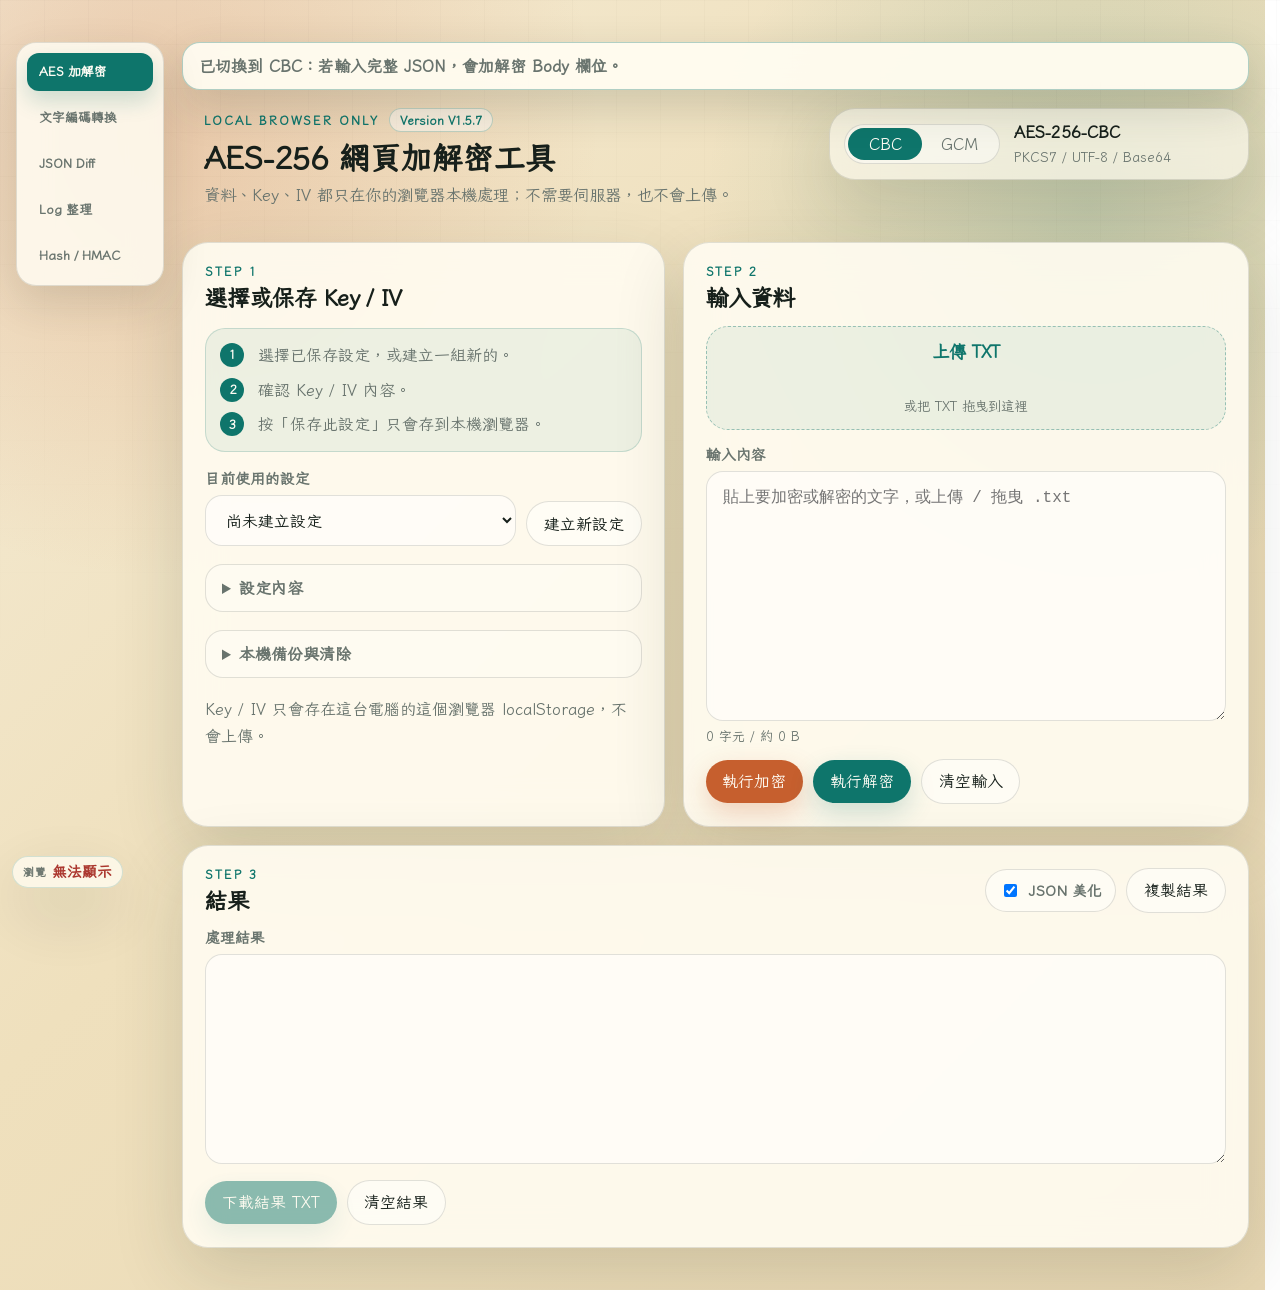
==== index.html @ 1776b776 "增加瀏覽人次" ====
﻿<!doctype html>
<html lang="zh-Hant">
<head>
  <meta charset="utf-8">
  <meta name="viewport" content="width=device-width, initial-scale=1">
  <title>AES-256 網頁加解密工具</title>
  <script async src="https://www.googletagmanager.com/gtag/js?id=G-1LMJ5FH62M"></script>
  <script>
    window.dataLayer = window.dataLayer || [];
    function gtag() { dataLayer.push(arguments); }
    gtag("js", new Date());
    gtag("config", "G-1LMJ5FH62M");
  </script>
  <link rel="stylesheet" href="style.css?v=1.5.7">
</head>
<body>
  <main class="shell">
    <div class="app-layout">
      <aside class="feature-menu" aria-label="功能選單">
        <button class="active" id="aesFeatureBtn" type="button" data-feature-target="aes" aria-current="page">
          AES 加解密
        </button>
        <button id="converterFeatureBtn" type="button" data-feature-target="converter">
          文字編碼轉換
        </button>
        <button id="jsonDiffFeatureBtn" type="button" data-feature-target="jsonDiff">
          JSON Diff
        </button>
        <button id="logRestoreFeatureBtn" type="button" data-feature-target="logRestore">
          Log 整理
        </button>
        <button id="hashFeatureBtn" type="button" data-feature-target="hash">
          Hash / HMAC
        </button>
      </aside>

      <div class="feature-stage">
        <div class="log status-log" id="messageLog" aria-live="polite">準備好了。選擇或新增一組 Key/IV 後即可開始。</div>

        <section class="feature-view active" id="aesView">
          <section class="hero">
            <div>
              <div class="hero-meta">
                <p class="eyebrow">Local browser only</p>
                <span class="version-badge" id="appVersion">Version V1.5.7</span>
              </div>
              <h1 class="feature-title">AES-256 網頁加解密工具</h1>
              <p class="lead">資料、Key、IV 都只在你的瀏覽器本機處理；不需要伺服器，也不會上傳。</p>
            </div>
            <div class="hero-card">
              <div class="cipher-toggle" role="group" aria-label="AES mode">
                <button class="active" id="cbcMode" type="button">CBC</button>
                <button id="gcmMode" type="button">GCM</button>
              </div>
              <strong id="cipherTitle">AES-256-CBC</strong>
              <small id="cipherSubtitle">PKCS7 / UTF-8 / Base64</small>
            </div>
          </section>

          <section class="notice" id="cryptoNotice" hidden>
            這個瀏覽器環境無法使用 Web Crypto API。請改用新版 Chrome / Edge，或以 localhost 開啟本工具。
          </section>

          <section class="grid">
            <article class="panel profile-panel">
              <div class="panel-head">
                <div>
                  <p class="eyebrow">Step 1</p>
                  <h2>選擇或保存 Key / IV</h2>
                </div>
              </div>

              <div class="mini-guide">
                <div><strong>1</strong><span>選擇已保存設定，或建立一組新的。</span></div>
                <div><strong>2</strong><span>確認 Key / IV 內容。</span></div>
                <div><strong>3</strong><span>按「保存此設定」只會存到本機瀏覽器。</span></div>
              </div>

              <div class="profile-picker">
                <label class="field">
                  <span>目前使用的設定</span>
                  <select id="profileSelect"></select>
                </label>
                <button class="ghost" id="newProfileBtn" type="button">建立新設定</button>
              </div>

              <details class="form-card" id="profileDetails">
                <summary class="section-title">設定內容</summary>

                <div class="form-fields">
                  <label class="field">
                    <span>設定名稱</span>
                    <input id="profileName" type="text" placeholder="例如：公司文件、個人備份、測試用">
                  </label>

                  <label class="field">
                    <span>Key</span>
                    <input id="keyInput" type="password" autocomplete="off" placeholder="UTF-8 32 bytes 或 Base64 解碼後 32 bytes">
                  </label>

                  <label class="field">
                    <span>IV</span>
                    <input id="ivInput" type="password" autocomplete="off" placeholder="UTF-8 16 bytes 或 Base64 解碼後 16 bytes">
                  </label>

                  <label class="checkline">
                    <input id="showSecrets" type="checkbox">
                    <span>顯示 Key / IV</span>
                  </label>

                  <div class="save-strip">
                    <button class="primary" id="saveProfileBtn" type="button">保存此設定到本機</button>
                    <button class="ghost" id="deleteProfileBtn" type="button">刪除目前設定</button>
                  </div>
                </div>
              </details>

              <details class="storage-tools">
                <summary>本機備份與清除</summary>
                <div class="storage-actions">
                  <button class="ghost" id="importProfilesBtn" type="button">匯入 profiles JSON</button>
                  <button class="ghost" id="exportProfilesBtn" type="button">匯出 profiles JSON</button>
                  <button class="ghost danger" id="clearAllBtn" type="button">清除本機保存</button>
                  <input id="profilesFile" type="file" accept=".json,application/json" hidden>
                </div>
              </details>

              <p class="hint">Key / IV 只會存在這台電腦的這個瀏覽器 localStorage，不會上傳。</p>
            </article>

            <article class="panel work-panel">
              <div class="panel-head">
                <div>
                  <p class="eyebrow">Step 2</p>
                  <h2>輸入資料</h2>
                </div>
              </div>

              <label class="dropzone" id="dropzone" for="textFile">
                <input id="textFile" type="file" accept=".txt,text/plain">
                <span>上傳 TXT</span>
                <small id="fileName">或把 TXT 拖曳到這裡</small>
              </label>

              <label class="field grow">
                <span id="inputLabel">輸入內容</span>
                <textarea id="inputText" spellcheck="false" placeholder="貼上要加密或解密的文字，或上傳 / 拖曳 .txt"></textarea>
                <small class="text-stats" id="inputStats">0 字元 / 約 0 KB</small>
              </label>

              <div class="run-row">
                <button class="primary" id="encryptBtn" type="button">執行加密</button>
                <button id="decryptBtn" type="button">執行解密</button>
                <button class="ghost" id="clearInputBtn" type="button">清空輸入</button>
              </div>
            </article>

            <article class="panel result-panel">
              <div class="panel-head">
                <div>
                  <p class="eyebrow">Step 3</p>
                  <h2>結果</h2>
                </div>
                <div class="result-tools">
                  <label class="checkline compact">
                    <input id="formatJsonOutput" type="checkbox" checked>
                    <span>JSON 美化</span>
                  </label>
                  <button class="ghost" id="copyBtn" type="button">複製結果</button>
                </div>
              </div>

              <label class="field grow">
                <span id="outputLabel">處理結果</span>
                <textarea id="outputText" spellcheck="false" readonly></textarea>
              </label>

              <div class="run-row">
                <button id="downloadBtn" type="button" disabled>下載結果 TXT</button>
                <button class="ghost" id="clearOutputBtn" type="button">清空結果</button>
              </div>
            </article>
          </section>
        </section>

        <aside class="visit-counter visit-counter-floating" aria-live="polite">
          <span class="visit-counter-label">瀏覽</span>
          <strong class="visit-counter-value" id="siteVisitCount">讀取中...</strong>
        </aside>

        <section class="toolbox feature-view" id="converterView" hidden aria-labelledby="toolboxTitle">
          <div class="toolbox-head">
            <div>
              <div class="hero-meta">
                <p class="eyebrow">Local browser only</p>
                <span class="version-badge">Version V1.5.7</span>
              </div>
              <h2 class="feature-title" id="toolboxTitle">文字編碼轉換</h2>
              <p class="lead">在本機瀏覽器即時轉換 UTF-8、Base64、Hex 內容；輸入資料不會離開你的電腦。</p>
            </div>
          </div>

          <article class="panel utility-panel">
            <div class="panel-head">
              <div>
                <p class="eyebrow">UTF-8 / Base64 / Hex</p>
              </div>
              <div class="result-tools">
                <button class="ghost" id="copyConverterBtn" type="button">複製目前欄位</button>
                <button class="ghost" id="clearConverterBtn" type="button">清空轉換</button>
              </div>
            </div>

            <div class="converter-grid">
              <label class="field converter-field">
                <span>UTF-8</span>
                <textarea id="utf8Text" spellcheck="false" placeholder="輸入一般文字"></textarea>
                <small class="text-stats" id="utf8Stats">0 字元 / 約 0 B</small>
              </label>

              <label class="field converter-field">
                <span>Base64</span>
                <textarea id="base64Text" spellcheck="false" placeholder="輸入或產生 Base64"></textarea>
                <small class="text-stats" id="base64Stats">0 字元</small>
              </label>

              <label class="field converter-field">
                <span>Hex</span>
                <textarea id="hexText" spellcheck="false" placeholder="輸入或產生 hex"></textarea>
                <small class="text-stats" id="hexStats">0 字元</small>
              </label>
            </div>
          </article>
        </section>

        <section class="toolbox feature-view" id="jsonDiffView" hidden aria-labelledby="jsonDiffTitle">
          <div class="toolbox-head">
            <div>
              <div class="hero-meta">
                <p class="eyebrow">Local browser only</p>
                <span class="version-badge">Version V1.5.7</span>
              </div>
              <h2 class="feature-title" id="jsonDiffTitle">JSON Diff 比對工具</h2>
              <p class="lead">在本機格式化、排序並比對兩份 JSON；差異結果只在你的瀏覽器中產生。</p>
            </div>
          </div>

          <article class="panel utility-panel">
            <div class="panel-head">
              <div>
                <p class="eyebrow">Normalize / Compare</p>
              </div>
              <div class="result-tools">
                <label class="checkline compact">
                  <input id="jsonDiffFormat" type="checkbox" checked>
                  <span>JSON 美化排序</span>
                </label>
                <button class="primary" id="runJsonDiffBtn" type="button">比對</button>
                <button class="ghost" id="copyJsonDiffBtn" type="button">複製完整差異</button>
                <button class="ghost" id="clearJsonDiffBtn" type="button">清空</button>
              </div>
            </div>

            <div class="json-diff-grid">
              <label class="field">
                <span>基準資料</span>
                <textarea id="jsonDiffLeftInput" spellcheck="false" placeholder="貼上左側 JSON"></textarea>
                <small class="text-stats" id="jsonDiffLeftStats">0 字元 / 約 0 B</small>
              </label>

              <label class="field">
                <span>比對資料</span>
                <textarea id="jsonDiffRightInput" spellcheck="false" placeholder="貼上右側 JSON"></textarea>
                <small class="text-stats" id="jsonDiffRightStats">0 字元 / 約 0 B</small>
              </label>
            </div>

            <div class="json-diff-grid">
              <label class="field">
                <span>左側格式化後 JSON</span>
                <textarea id="jsonDiffLeftOutput" spellcheck="false" readonly></textarea>
              </label>

              <label class="field">
                <span>右側格式化後 JSON</span>
                <textarea id="jsonDiffRightOutput" spellcheck="false" readonly></textarea>
              </label>
            </div>

            <section class="diff-summary" id="jsonDiffSummary" aria-live="polite">
              尚未比對。
            </section>

            <div class="diff-filter" id="jsonDiffFilter" role="group" aria-label="差異篩看顯示">
              <button class="active" type="button" data-diff-filter="all">顯示全部</button>
              <button type="button" data-diff-filter="field">只看欄位差異</button>
              <button type="button" data-diff-filter="value">只看欄位值差異</button>
              <button type="button" data-diff-filter="type">只看型別差異</button>
            </div>

            <div class="diff-list" id="jsonDiffList"></div>
          </article>
        </section>

        <section class="toolbox feature-view" id="logRestoreView" hidden aria-labelledby="logRestoreTitle">
          <div class="toolbox-head">
            <div>
              <div class="hero-meta">
                <p class="eyebrow">Local browser only</p>
                <span class="version-badge">Version V1.5.7</span>
              </div>
              <h2 class="feature-title" id="logRestoreTitle">Log 整理 / 還原工具</h2>
              <p class="lead">還原可辨識的 JSON、log 內嵌 JSON、Java / Spring log、escaped JSON、query string、key=value 與 headers；無法安全辨識時保留原文。</p>
            </div>
          </div>

          <article class="panel utility-panel">
            <div class="panel-head">
              <div>
                <p class="eyebrow">Restore / Format</p>
              </div>
              <div class="result-tools">
                <label class="checkline compact">
                  <input id="logRestoreSortKeys" type="checkbox" checked>
                  <span>JSON object key 排序</span>
                </label>
                <button class="primary" id="runLogRestoreBtn" type="button">整理 / 還原</button>
                <button class="ghost" id="copyLogRestoreBtn" type="button">複製整理結果</button>
                <button class="ghost" id="clearLogRestoreBtn" type="button">清空</button>
              </div>
            </div>

            <label class="field">
              <span>原始 Log / Body / 字串</span>
              <textarea id="logRestoreInput" spellcheck="false" placeholder="貼上整段 log、escaped JSON、query string、key=value 或 HTTP headers"></textarea>
              <small class="text-stats" id="logRestoreInputStats">0 字元 / 約 0 B</small>
            </label>

            <section class="diff-summary" id="logRestoreStatus" aria-live="polite">
              尚未整理。
            </section>

            <div class="log-restore-grid">
              <section class="log-result-block">
                <div class="section-title">整理後結果</div>
                <textarea id="logRestoreOutput" spellcheck="false" readonly>尚無結果。</textarea>
              </section>

              <section class="log-result-block">
                <div class="section-title">原始內容</div>
                <textarea id="logRestoreOriginal" spellcheck="false" readonly>尚無原始內容。</textarea>
              </section>
            </div>

            <div class="log-result-block" id="logRestoreDetailsBlock">
              <div>
                <div class="section-title">展開層級</div>
                <p class="section-hint">顯示內嵌 JSON 字串被展開的路徑；沒有內嵌資料時會提示沒有分層。</p>
              </div>
              <div class="log-restore-details" id="logRestoreDetails">
                <div class="log-detail-item muted">尚未整理，貼上資料後會顯示是否有可展開的 JSON 分層。</div>
              </div>
            </div>
          </article>
        </section>

        <section class="toolbox feature-view" id="hashView" hidden aria-labelledby="hashTitle">
          <div class="toolbox-head">
            <div>
              <div class="hero-meta">
                <p class="eyebrow">Local browser only</p>
                <span class="version-badge">Version V1.5.7</span>
              </div>
              <h2 class="feature-title" id="hashTitle">Hash / HMAC 計算工具</h2>
              <p class="lead">使用瀏覽器 Web Crypto 計算 Hash 或 HMAC；原文與 Key 都只在本機處理。</p>
            </div>
          </div>

          <article class="panel utility-panel">
            <div class="panel-head">
              <div>
                <p class="eyebrow">UTF-8 / Web Crypto</p>
              </div>
              <div class="result-tools">
                <button class="primary" id="runHashBtn" type="button">計算</button>
                <button class="ghost" id="verifyHashBtn" type="button">驗證</button>
                <button class="ghost" id="copyHashBtn" type="button">複製結果</button>
                <button class="ghost" id="clearHashBtn" type="button">清空</button>
              </div>
            </div>

            <div class="hash-grid">
              <label class="field">
                <span>演算法</span>
                <select id="hashAlgorithm">
                  <option value="SHA-256">SHA-256</option>
                  <option value="SHA-512">SHA-512</option>
                  <option value="HMAC-SHA256">HMAC-SHA256</option>
                  <option value="HMAC-SHA512">HMAC-SHA512</option>
                </select>
              </label>

              <label class="field" id="hmacKeyField" hidden>
                <span>Key</span>
                <input id="hmacKeyInput" type="password" autocomplete="off" placeholder="HMAC key，以 UTF-8 處理">
              </label>
            </div>

            <label class="field">
              <span>原文</span>
              <textarea id="hashInputText" spellcheck="false" placeholder="貼上要計算摘要或簽章的文字"></textarea>
              <small class="text-stats" id="hashInputStats">0 字元 / 約 0 B</small>
            </label>

            <div class="converter-grid">
              <label class="field converter-field">
                <span>Hex</span>
                <textarea id="hashHexOutput" spellcheck="false" readonly></textarea>
              </label>

              <label class="field converter-field">
                <span>Base64</span>
                <textarea id="hashBase64Output" spellcheck="false" readonly></textarea>
              </label>

              <label class="field converter-field">
                <span>預期簽章</span>
                <textarea id="hashExpectedInput" spellcheck="false" placeholder="貼上 Hex 或 Base64 預期值"></textarea>
              </label>
            </div>

            <div class="hash-grid">
              <label class="field">
                <span>驗證格式</span>
                <select id="hashVerifyFormat">
                  <option value="hex">用 Hex 驗證</option>
                  <option value="base64">用 Base64 驗證</option>
                </select>
              </label>

              <section class="diff-summary" id="hashVerifyResult" aria-live="polite">
                尚未驗證。
              </section>
            </div>
          </article>
        </section>
      </div>
    </div>
  </main>

  <script src="shared-utils.js?v=1.5.7"></script>
  <script src="app.js?v=1.5.7"></script>
</body>
</html>
---- style.css ----
﻿@import url("https://fonts.googleapis.com/css2?family=Iansui&display=swap");

:root {
  --ink: #17201b;
  --muted: #69746e;
  --paper: #f6f0df;
  --card: rgba(255, 252, 241, 0.9);
  --line: rgba(23, 32, 27, 0.13);
  --accent: #c65f2e;
  --accent-2: #0e756b;
  --danger: #a83028;
  --shadow: 0 24px 70px rgba(40, 48, 34, 0.16);
  --radius: 26px;
  --feature-menu-width: 148px;
  --feature-title-inset: 22px;
  --feature-head-min-height: 118px;
  --font-zh: "Iansui", "芫荽", "Noto Serif TC", "Source Han Serif TC", Georgia, serif;
  --font-ui: "Iansui", "芫荽", "Segoe UI", sans-serif;
}

* { box-sizing: border-box; }

html {
  scrollbar-gutter: stable;
}

body {
  margin: 0;
  min-height: 100vh;
  overflow-y: scroll;
  color: var(--ink);
  font-family: var(--font-zh);
  background:
    radial-gradient(circle at 12% 10%, rgba(198, 95, 46, 0.24), transparent 28rem),
    radial-gradient(circle at 86% 16%, rgba(14, 117, 107, 0.18), transparent 24rem),
    linear-gradient(135deg, #f5ecd6 0%, #efe0bd 42%, #e8d7b3 100%);
}

body::before {
  content: "";
  position: fixed;
  inset: 0;
  pointer-events: none;
  opacity: 0.26;
  background-image: linear-gradient(90deg, rgba(23, 32, 27, 0.07) 1px, transparent 1px), linear-gradient(rgba(23, 32, 27, 0.06) 1px, transparent 1px);
  background-size: 44px 44px;
  mask-image: linear-gradient(to bottom, #000, transparent 88%);
}

button, input, textarea, select {
  font: inherit;
}

button {
  border: 0;
  border-radius: 999px;
  padding: 0.78rem 1.05rem;
  color: #fffdf5;
  background: var(--accent-2);
  cursor: pointer;
  box-shadow: 0 10px 26px rgba(14, 117, 107, 0.2);
  transition: transform 160ms ease, box-shadow 160ms ease, opacity 160ms ease;
}

button:hover { transform: translateY(-1px); box-shadow: 0 14px 32px rgba(14, 117, 107, 0.25); }
button:disabled { cursor: not-allowed; opacity: 0.48; transform: none; }
button.primary { background: var(--accent); box-shadow: 0 10px 26px rgba(198, 95, 46, 0.25); }
button.ghost { color: var(--ink); background: rgba(255, 255, 255, 0.45); border: 1px solid var(--line); box-shadow: none; }
button.danger { color: var(--danger); }

.shell {
  width: min(1360px, calc(100% - 32px));
  margin: 0 auto;
  padding: 42px 0;
}

.app-layout {
  display: grid;
  grid-template-columns: var(--feature-menu-width) minmax(0, 1fr);
  gap: 18px;
  align-items: start;
}

.feature-stage {
  min-width: 0;
}

.feature-menu {
  position: sticky;
  top: 12px;
  z-index: 30;
  display: grid;
  justify-self: start;
  inline-size: var(--feature-menu-width);
  min-inline-size: var(--feature-menu-width);
  max-inline-size: var(--feature-menu-width);
  gap: 8px;
  padding: 10px;
  overflow: hidden;
  border: 1px solid var(--line);
  border-radius: 20px;
  background: rgba(255, 252, 241, 0.86);
  box-shadow: 0 16px 44px rgba(40, 48, 34, 0.14);
  backdrop-filter: blur(16px);
}

.feature-menu button {
  inline-size: 100%;
  min-inline-size: 0;
  max-inline-size: 100%;
  min-height: 38px;
  padding: 0.56rem 0.68rem;
  color: var(--muted);
  background: transparent;
  border: 1px solid transparent;
  border-radius: 12px;
  box-shadow: none;
  font-family: var(--font-ui);
  font-size: 0.8rem;
  font-weight: 800;
  line-height: 1.25;
  overflow-wrap: anywhere;
  text-align: left;
}

.feature-menu button:hover {
  color: var(--ink);
  background: rgba(255, 255, 255, 0.44);
  box-shadow: none;
}

.feature-menu button.active {
  color: #fffdf5;
  background: var(--accent-2);
  box-shadow: 0 10px 22px rgba(14, 117, 107, 0.2);
}

.feature-view[hidden] {
  display: none;
}

.hero {
  display: grid;
  grid-template-columns: minmax(0, 1fr) 420px;
  gap: 24px;
  align-items: start;
  min-height: var(--feature-head-min-height);
  padding-left: var(--feature-title-inset);
  margin-bottom: 16px;
}

.eyebrow {
  margin: 0 0 8px;
  color: var(--accent-2);
  font-family: var(--font-ui);
  font-size: 0.76rem;
  font-weight: 800;
  letter-spacing: 0.16em;
  text-transform: uppercase;
}

.hero-meta {
  display: flex;
  gap: 10px;
  align-items: center;
  flex-wrap: wrap;
  margin: 0 0 8px;
}

.hero-meta .eyebrow {
  margin: 0;
}

.version-badge {
  display: inline-flex;
  align-items: center;
  min-height: 24px;
  padding: 0.18rem 0.62rem;
  border: 1px solid rgba(14, 117, 107, 0.24);
  border-radius: 999px;
  color: var(--accent-2);
  background: rgba(255, 255, 255, 0.48);
  font-family: var(--font-ui);
  font-size: 0.75rem;
  font-weight: 800;
}

h1, h2 { margin: 0; line-height: 1.05; }
h1 { font-size: clamp(2rem, 5.2vw, 4.35rem); letter-spacing: -0.055em; line-height: 1.12; }
h2 { font-size: 1.42rem; letter-spacing: -0.03em; }
.feature-title {
  font-size: clamp(1.72rem, 2.4vw, 2.3rem);
  letter-spacing: 0;
  line-height: 1.16;
}
.lead { max-width: 650px; margin: 10px 0 0; color: var(--muted); font-size: 1.02rem; }

.visit-counter {
  display: inline-flex;
  align-items: center;
  gap: 6px;
  padding: 7px 10px;
  border: 1px solid rgba(14, 117, 107, 0.18);
  border-radius: 999px;
  background: rgba(255, 252, 241, 0.82);
  box-shadow: var(--shadow);
}

.visit-counter-label {
  color: var(--muted);
  font-family: var(--font-ui);
  font-size: 0.68rem;
  font-weight: 800;
  letter-spacing: 0.05em;
}

.visit-counter-value {
  font-size: clamp(0.92rem, 1.1vw, 1.02rem);
  line-height: 1.1;
}

.visit-counter.is-error .visit-counter-value {
  color: #a83028;
}

.visit-counter-floating {
  position: fixed;
  left: 12px;
  bottom: 12px;
  z-index: 30;
  width: auto;
  max-width: calc(100vw - 24px);
  backdrop-filter: blur(18px);
  opacity: 0.96;
}

.hero-card {
  display: grid;
  grid-template-columns: 156px minmax(0, 1fr);
  grid-template-areas:
    "toggle title"
    "toggle subtitle";
  column-gap: 14px;
  align-items: center;
  width: 420px;
  min-width: 420px;
  min-height: 72px;
  padding: 12px 14px;
  border: 1px solid var(--line);
  border-radius: var(--radius);
  background: rgba(255, 252, 241, 0.64);
  backdrop-filter: blur(18px);
  box-shadow: var(--shadow);
}
.hero-card strong, .hero-card small {
  display: block;
  width: 100%;
  white-space: nowrap;
}
.hero-card strong {
  grid-area: title;
  min-height: 1.24em;
}
.hero-card small {
  grid-area: subtitle;
  min-height: 1.24em;
  color: var(--muted);
  margin-top: 2px;
}
.status-dot { display: inline-block; width: 10px; height: 10px; margin-right: 8px; border-radius: 50%; background: #3ba66f; box-shadow: 0 0 0 7px rgba(59, 166, 111, 0.15); }
.cipher-toggle {
  grid-area: toggle;
  display: flex;
  width: 156px;
  margin: 0;
  padding: 3px;
  border: 1px solid var(--line);
  border-radius: 999px;
  background: rgba(255, 255, 255, 0.44);
}
.cipher-toggle button {
  flex: 1 0 0;
  min-width: 0;
  padding: 0.42rem 0.68rem;
  color: var(--muted);
  background: transparent;
  box-shadow: none;
}
.cipher-toggle button.active {
  color: #fffdf5;
  background: var(--accent-2);
}

.notice, .log {
  border: 1px solid rgba(168, 48, 40, 0.24);
  border-radius: 18px;
  padding: 14px 16px;
  background: rgba(255, 239, 224, 0.78);
  color: var(--danger);
}

.grid {
  display: grid;
  grid-template-columns: 0.92fr 1.08fr;
  gap: 18px;
}

.panel {
  display: flex;
  flex-direction: column;
  gap: 16px;
  min-height: 320px;
  padding: 22px;
  border: 1px solid var(--line);
  border-radius: var(--radius);
  background: var(--card);
  box-shadow: var(--shadow);
  backdrop-filter: blur(20px);
}

.result-panel { grid-column: 1 / -1; min-height: 290px; }
.panel-head, .run-row, .profile-actions, .import-export {
  display: flex;
  gap: 10px;
  align-items: center;
  justify-content: space-between;
  flex-wrap: wrap;
}
.profile-actions, .import-export, .run-row { justify-content: flex-start; }

.field {
  display: flex;
  flex-direction: column;
  gap: 8px;
}
.field span, .checkline { color: var(--muted); font-family: var(--font-ui); font-size: 0.92rem; font-weight: 700; }

input[type="text"], input[type="password"], select, textarea {
  width: 100%;
  border: 1px solid var(--line);
  border-radius: 17px;
  padding: 0.9rem 1rem;
  color: var(--ink);
  background: rgba(255, 255, 255, 0.55);
  outline: none;
}

textarea {
  min-height: 250px;
  resize: vertical;
  font-family: Consolas, "Cascadia Mono", monospace;
  line-height: 1.55;
}

.result-panel textarea { min-height: 210px; }
.grow { flex: 1; }

.checkline { display: flex; align-items: center; gap: 8px; }
.hint { margin: 0; color: var(--muted); line-height: 1.7; }

.dropzone {
  display: grid;
  place-items: center;
  gap: 6px;
  min-height: 104px;
  border: 1.5px dashed rgba(14, 117, 107, 0.38);
  border-radius: 22px;
  background: rgba(14, 117, 107, 0.07);
  cursor: pointer;
}
.dropzone input { display: none; }
.dropzone span { color: var(--accent-2); font-weight: 900; font-size: 1.08rem; }
.dropzone small { color: var(--muted); }
.dropzone.drag-over { border-color: var(--accent); background: rgba(198, 95, 46, 0.11); transform: translateY(-1px); }
.text-stats { color: var(--muted); font-family: var(--font-ui); font-size: 0.82rem; }
.text-stats.warn { color: var(--danger); font-weight: 800; }

.log { color: var(--muted); border-color: var(--line); background: rgba(255,255,255,0.42); }

.status-log {
  position: sticky;
  top: 12px;
  z-index: 20;
  margin: 0 0 18px;
  border-color: rgba(14, 117, 107, 0.32);
  background: rgba(255, 252, 241, 0.94);
  box-shadow: 0 16px 44px rgba(40, 48, 34, 0.18);
  backdrop-filter: blur(16px);
  font-family: var(--font-ui);
  font-weight: 700;
}

@keyframes rise {
  from { opacity: 0; transform: translateY(14px); }
  to { opacity: 1; transform: translateY(0); }
}

@media (max-width: 860px) {
  .shell { width: min(100% - 22px, 1180px); padding: 24px 0; }
  :root { --feature-title-inset: 18px; }
  .app-layout { grid-template-columns: 1fr; }
  .feature-menu {
    justify-self: stretch;
    inline-size: 100%;
    min-inline-size: 0;
    max-inline-size: 100%;
    grid-template-columns: repeat(4, minmax(0, 1fr));
    top: 8px;
  }
  .feature-menu button {
    text-align: center;
  }
  .hero, .grid { grid-template-columns: 1fr; }
  .hero-card { width: 100%; min-width: 0; }
  .panel { padding: 18px; }
  h1 { letter-spacing: -0.05em; }
}

.profile-panel {
  gap: 18px;
}

.mini-guide {
  display: grid;
  gap: 10px;
  padding: 14px;
  border: 1px solid rgba(14, 117, 107, 0.18);
  border-radius: 20px;
  background: rgba(14, 117, 107, 0.07);
}

.mini-guide div {
  display: grid;
  grid-template-columns: 28px 1fr;
  gap: 10px;
  align-items: start;
  color: var(--muted);
  line-height: 1.55;
}

.mini-guide strong {
  display: inline-grid;
  place-items: center;
  width: 24px;
  height: 24px;
  border-radius: 50%;
  color: #fffdf5;
  background: var(--accent-2);
  font-family: var(--font-ui);
  font-size: 0.78rem;
}

.profile-picker {
  display: grid;
  grid-template-columns: 1fr auto;
  gap: 10px;
  align-items: end;
}

.form-card {
  border: 1px solid var(--line);
  border-radius: 18px;
  background: rgba(255, 255, 255, 0.28);
}

.section-title {
  cursor: pointer;
  padding: 14px 16px;
  margin: 0;
  color: var(--muted);
  font-family: var(--font-ui);
  font-size: 1rem;
  font-weight: 800;
}

.form-fields {
  display: grid;
  gap: 14px;
  padding: 0 16px 16px;
}

.save-strip, .storage-actions {
  display: flex;
  gap: 10px;
  flex-wrap: wrap;
  align-items: center;
}

.save-strip .primary {
  flex: 1 1 220px;
}

.storage-tools {
  border: 1px solid var(--line);
  border-radius: 18px;
  background: rgba(255, 255, 255, 0.28);
}

.storage-tools summary {
  cursor: pointer;
  padding: 14px 16px;
  color: var(--muted);
  font-family: var(--font-ui);
  font-weight: 800;
}

.storage-actions {
  padding: 0 14px 14px;
}

@media (max-width: 620px) {
  .profile-picker {
    grid-template-columns: 1fr;
  }

  .profile-picker button,
  .save-strip button,
  .storage-actions button {
    width: 100%;
  }
}




.result-tools {
  display: flex;
  gap: 10px;
  align-items: center;
  flex-wrap: wrap;
  justify-content: flex-end;
}

.checkline.compact {
  padding: 0.68rem 0.85rem;
  border: 1px solid var(--line);
  border-radius: 999px;
  background: rgba(255, 255, 255, 0.42);
}

.toolbox {
  margin-top: 22px;
}

.feature-view.toolbox {
  margin-top: 0;
}

.toolbox-head {
  display: flex;
  gap: 14px;
  align-items: start;
  justify-content: space-between;
  min-height: var(--feature-head-min-height);
  padding-left: var(--feature-title-inset);
  margin: 0 0 16px;
}

.tool-tabs {
  display: flex;
  gap: 6px;
  padding: 4px;
  border: 1px solid var(--line);
  border-radius: 999px;
  background: rgba(255, 255, 255, 0.38);
}

.tool-tabs button {
  padding: 0.55rem 0.9rem;
  color: var(--muted);
  background: transparent;
  box-shadow: none;
}

.tool-tabs button.active {
  color: #fffdf5;
  background: var(--accent-2);
}

.utility-panel {
  min-height: 0;
}

.converter-grid {
  display: grid;
  grid-template-columns: repeat(3, minmax(0, 1fr));
  gap: 14px;
}

.converter-field textarea {
  min-height: 190px;
}

.json-diff-grid {
  display: grid;
  grid-template-columns: repeat(2, minmax(0, 1fr));
  gap: 14px;
}

.json-diff-grid textarea {
  min-height: 230px;
}

#logRestoreInput {
  min-height: 230px;
}

.log-restore-grid {
  display: grid;
  grid-template-columns: minmax(0, 1.25fr) minmax(0, 0.85fr);
  gap: 14px;
}

.log-result-block {
  display: grid;
  gap: 10px;
  min-width: 0;
}

.section-hint {
  margin: 4px 0 0;
  color: var(--muted);
  font-size: 0.92rem;
  line-height: 1.55;
}

.log-result-block textarea {
  min-height: 230px;
  font-family: Consolas, "Cascadia Mono", monospace;
  resize: vertical;
}

.log-restore-details {
  display: grid;
  gap: 8px;
}

.log-detail-item {
  display: flex;
  gap: 10px;
  align-items: center;
  flex-wrap: wrap;
  padding: 10px 12px;
  border: 1px solid var(--line);
  border-radius: 14px;
  background: rgba(255, 255, 255, 0.34);
}

.log-detail-item.muted {
  color: var(--muted);
}

.log-detail-item code {
  padding: 0.24rem 0.45rem;
  border: 1px solid var(--line);
  border-radius: 10px;
  background: rgba(255, 255, 255, 0.5);
  overflow-wrap: anywhere;
}

.diff-summary {
  display: flex;
  gap: 10px;
  align-items: center;
  flex-wrap: wrap;
  min-height: 52px;
  padding: 14px 16px;
  border: 1px solid rgba(14, 117, 107, 0.22);
  border-radius: 18px;
  color: var(--ink);
  background: rgba(14, 117, 107, 0.07);
  font-family: var(--font-ui);
  font-weight: 800;
  white-space: pre-wrap;
}

.diff-summary span {
  padding: 0.34rem 0.58rem;
  border: 1px solid rgba(23, 32, 27, 0.1);
  border-radius: 999px;
  background: rgba(255, 255, 255, 0.46);
}

.diff-summary.match {
  border-color: rgba(14, 117, 107, 0.34);
  color: var(--accent-2);
}

.diff-summary.mismatch {
  border-color: rgba(168, 48, 40, 0.3);
  color: var(--danger);
  background: rgba(255, 239, 224, 0.78);
}

.diff-filter {
  display: flex;
  gap: 6px;
  width: fit-content;
  max-width: 100%;
  padding: 4px;
  border: 1px solid var(--line);
  border-radius: 999px;
  background: rgba(255, 255, 255, 0.38);
  flex-wrap: wrap;
}

.diff-filter button {
  padding: 0.55rem 0.9rem;
  color: var(--muted);
  background: transparent;
  box-shadow: none;
}

.diff-filter button.active {
  color: #fffdf5;
  background: var(--accent-2);
}

.diff-list {
  display: grid;
  gap: 12px;
}

.diff-empty {
  margin: 0;
  padding: 14px 16px;
  border: 1px solid var(--line);
  border-radius: 18px;
  color: var(--muted);
  background: rgba(255, 255, 255, 0.34);
  font-family: var(--font-ui);
  font-weight: 800;
}

.diff-item {
  display: grid;
  gap: 12px;
  padding: 14px;
  border: 1px solid var(--line);
  border-radius: 18px;
  background: rgba(255, 255, 255, 0.34);
}

.diff-item-meta {
  display: flex;
  gap: 10px;
  align-items: center;
  justify-content: space-between;
  flex-wrap: wrap;
}

.diff-item-meta strong {
  color: var(--accent-2);
  font-family: var(--font-ui);
}

.diff-item-meta code {
  max-width: 100%;
  padding: 0.28rem 0.48rem;
  border: 1px solid var(--line);
  border-radius: 10px;
  color: var(--ink);
  background: rgba(255, 255, 255, 0.5);
  overflow-wrap: anywhere;
}

.diff-values {
  display: grid;
  grid-template-columns: repeat(2, minmax(0, 1fr));
  gap: 10px;
}

.diff-values pre {
  min-height: 70px;
  max-height: 230px;
  margin: 0;
  overflow: auto;
  padding: 12px;
  border: 1px solid var(--line);
  border-radius: 14px;
  background: rgba(255, 255, 255, 0.48);
  font-family: Consolas, "Cascadia Mono", monospace;
  line-height: 1.45;
  white-space: pre-wrap;
  overflow-wrap: anywhere;
}

.hash-grid {
  display: grid;
  grid-template-columns: repeat(2, minmax(0, 1fr));
  gap: 14px;
  align-items: end;
}

@media (max-width: 620px) {
  .result-tools {
    width: 100%;
    justify-content: flex-start;
  }

  .toolbox-head {
    align-items: stretch;
    flex-direction: column;
  }

  .tool-tabs,
  .tool-tabs button,
  .diff-filter,
  .diff-filter button {
    width: 100%;
  }
}

@media (max-width: 920px) {
  .converter-grid,
  .json-diff-grid,
  .log-restore-grid,
  .diff-values,
  .hash-grid {
    grid-template-columns: 1fr;
  }
}
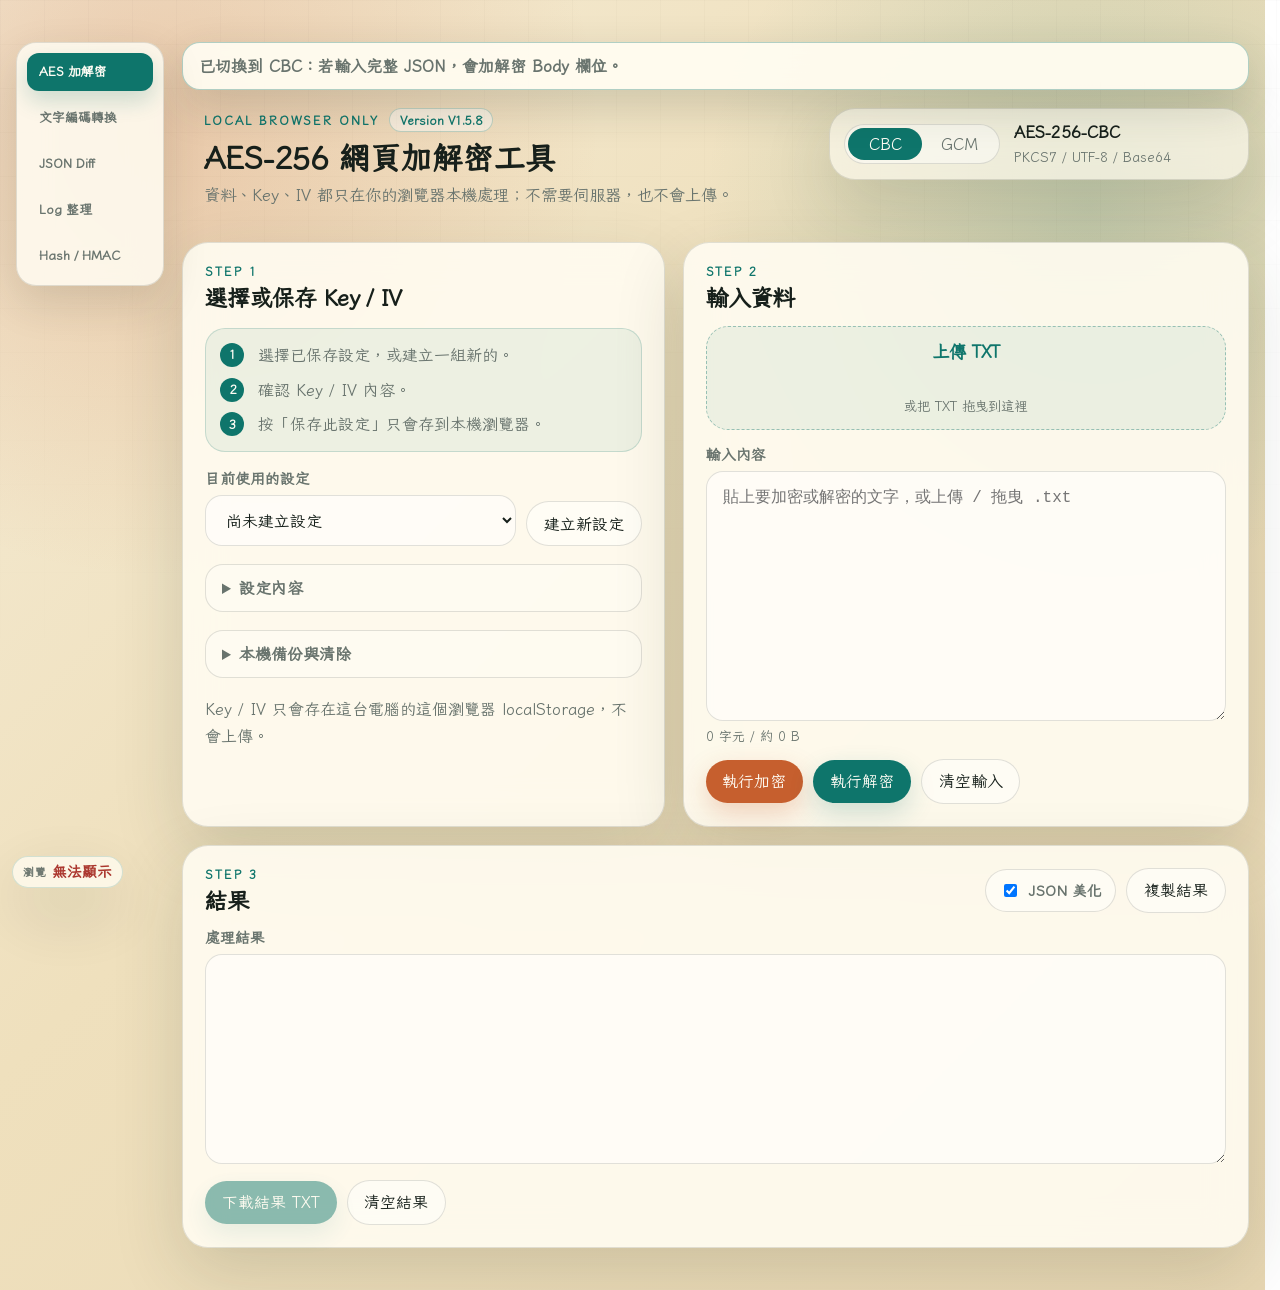
==== commit e57b529c: "補上版號" ====
--- a/index.html
+++ b/index.html
@@ -11,7 +11,7 @@
     gtag("js", new Date());
     gtag("config", "G-1LMJ5FH62M");
   </script>
-  <link rel="stylesheet" href="style.css?v=1.5.7">
+  <link rel="stylesheet" href="style.css?v=1.5.8">
 </head>
 <body>
   <main class="shell">
@@ -42,7 +42,7 @@
             <div>
               <div class="hero-meta">
                 <p class="eyebrow">Local browser only</p>
-                <span class="version-badge" id="appVersion">Version V1.5.7</span>
+                <span class="version-badge" id="appVersion">Version V1.5.8</span>
               </div>
               <h1 class="feature-title">AES-256 網頁加解密工具</h1>
               <p class="lead">資料、Key、IV 都只在你的瀏覽器本機處理；不需要伺服器，也不會上傳。</p>
@@ -193,7 +193,7 @@
             <div>
               <div class="hero-meta">
                 <p class="eyebrow">Local browser only</p>
-                <span class="version-badge">Version V1.5.7</span>
+                <span class="version-badge">Version V1.5.8</span>
               </div>
               <h2 class="feature-title" id="toolboxTitle">文字編碼轉換</h2>
               <p class="lead">在本機瀏覽器即時轉換 UTF-8、Base64、Hex 內容；輸入資料不會離開你的電腦。</p>
@@ -238,7 +238,7 @@
             <div>
               <div class="hero-meta">
                 <p class="eyebrow">Local browser only</p>
-                <span class="version-badge">Version V1.5.7</span>
+                <span class="version-badge">Version V1.5.8</span>
               </div>
               <h2 class="feature-title" id="jsonDiffTitle">JSON Diff 比對工具</h2>
               <p class="lead">在本機格式化、排序並比對兩份 JSON；差異結果只在你的瀏覽器中產生。</p>
@@ -307,7 +307,7 @@
             <div>
               <div class="hero-meta">
                 <p class="eyebrow">Local browser only</p>
-                <span class="version-badge">Version V1.5.7</span>
+                <span class="version-badge">Version V1.5.8</span>
               </div>
               <h2 class="feature-title" id="logRestoreTitle">Log 整理 / 還原工具</h2>
               <p class="lead">還原可辨識的 JSON、log 內嵌 JSON、Java / Spring log、escaped JSON、query string、key=value 與 headers；無法安全辨識時保留原文。</p>
@@ -369,7 +369,7 @@
             <div>
               <div class="hero-meta">
                 <p class="eyebrow">Local browser only</p>
-                <span class="version-badge">Version V1.5.7</span>
+                <span class="version-badge">Version V1.5.8</span>
               </div>
               <h2 class="feature-title" id="hashTitle">Hash / HMAC 計算工具</h2>
               <p class="lead">使用瀏覽器 Web Crypto 計算 Hash 或 HMAC；原文與 Key 都只在本機處理。</p>
@@ -448,8 +448,8 @@
     </div>
   </main>
 
-  <script src="shared-utils.js?v=1.5.7"></script>
-  <script src="app.js?v=1.5.7"></script>
+  <script src="shared-utils.js?v=1.5.8"></script>
+  <script src="app.js?v=1.5.8"></script>
 </body>
 </html>
 
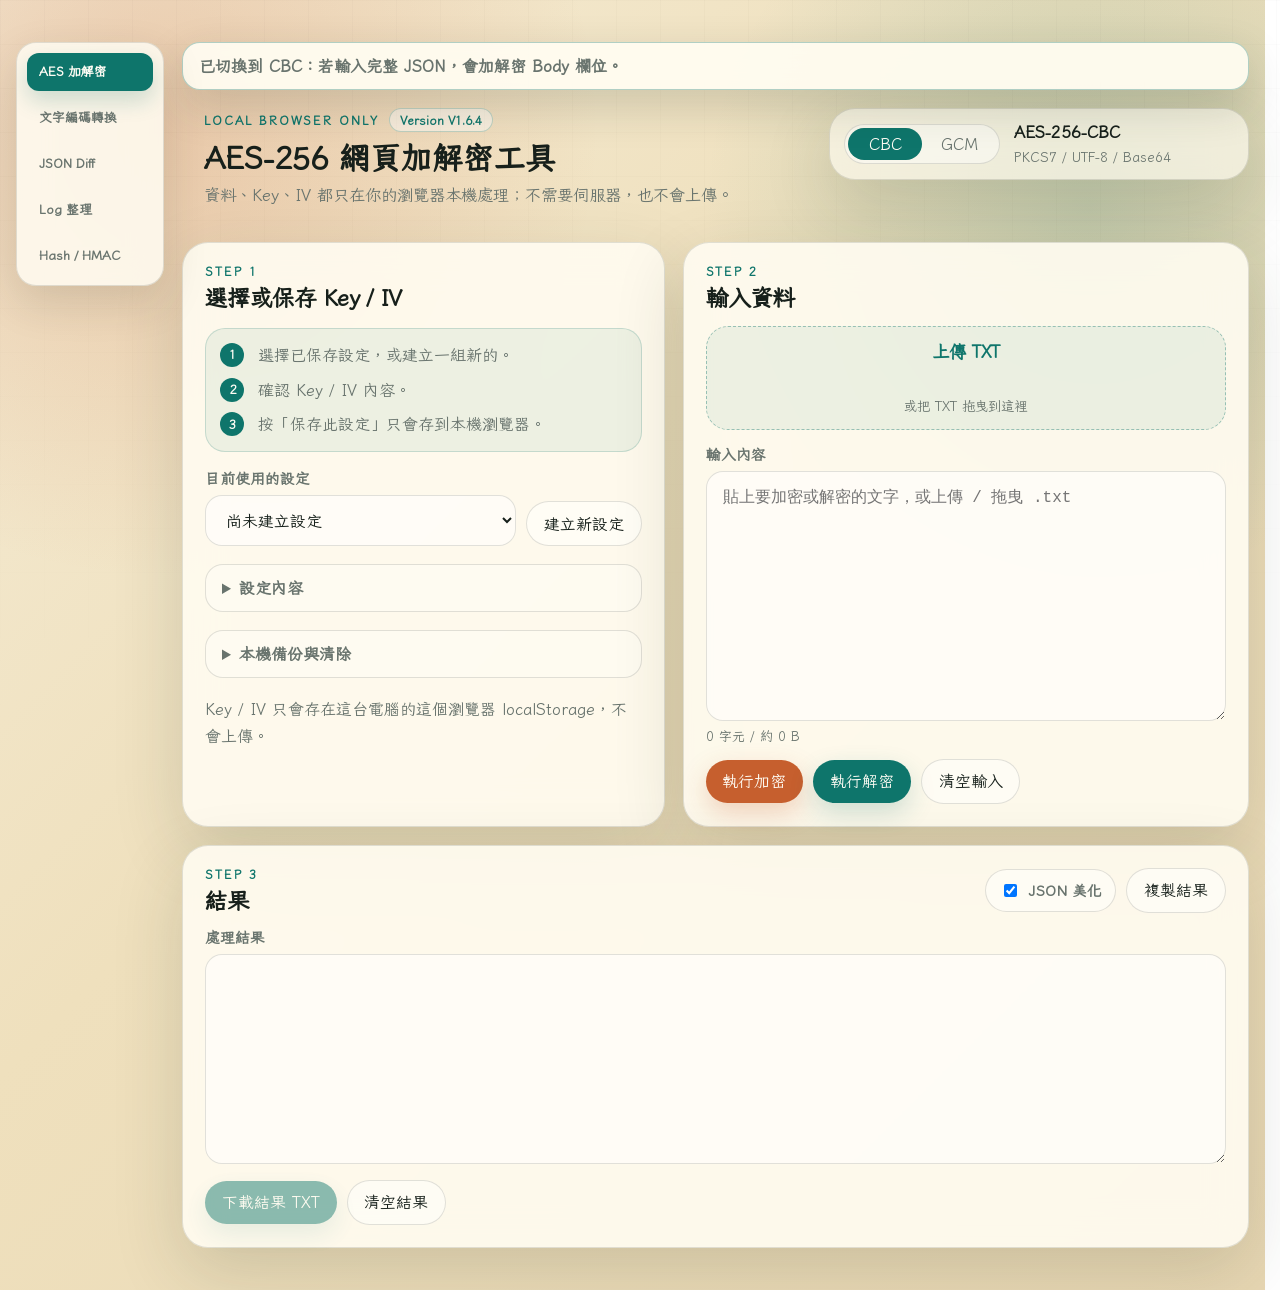
==== commit 4f51eebc: "FIX 瀏覽人次" ====
--- a/index.html
+++ b/index.html
@@ -11,7 +11,7 @@
     gtag("js", new Date());
     gtag("config", "G-1LMJ5FH62M");
   </script>
-  <link rel="stylesheet" href="style.css?v=1.5.8">
+  <link rel="stylesheet" href="style.css?v=1.6.4">
 </head>
 <body>
   <main class="shell">
@@ -42,7 +42,7 @@
             <div>
               <div class="hero-meta">
                 <p class="eyebrow">Local browser only</p>
-                <span class="version-badge" id="appVersion">Version V1.5.8</span>
+                <span class="version-badge" id="appVersion">Version V1.6.4</span>
               </div>
               <h1 class="feature-title">AES-256 網頁加解密工具</h1>
               <p class="lead">資料、Key、IV 都只在你的瀏覽器本機處理；不需要伺服器，也不會上傳。</p>
@@ -183,9 +183,9 @@
           </section>
         </section>
 
-        <aside class="visit-counter visit-counter-floating" aria-live="polite">
-          <span class="visit-counter-label">瀏覽</span>
-          <strong class="visit-counter-value" id="siteVisitCount">讀取中...</strong>
+        <aside class="visit-counter visit-counter-floating" id="visitCounter" aria-live="polite">
+          <span class="visit-counter-label">總瀏覽</span>
+          <strong class="visit-counter-value" id="siteVisitCount">讀取中</strong>
         </aside>
 
         <section class="toolbox feature-view" id="converterView" hidden aria-labelledby="toolboxTitle">
@@ -193,7 +193,7 @@
             <div>
               <div class="hero-meta">
                 <p class="eyebrow">Local browser only</p>
-                <span class="version-badge">Version V1.5.8</span>
+                <span class="version-badge">Version V1.6.4</span>
               </div>
               <h2 class="feature-title" id="toolboxTitle">文字編碼轉換</h2>
               <p class="lead">在本機瀏覽器即時轉換 UTF-8、Base64、Hex 內容；輸入資料不會離開你的電腦。</p>
@@ -238,7 +238,7 @@
             <div>
               <div class="hero-meta">
                 <p class="eyebrow">Local browser only</p>
-                <span class="version-badge">Version V1.5.8</span>
+                <span class="version-badge">Version V1.6.4</span>
               </div>
               <h2 class="feature-title" id="jsonDiffTitle">JSON Diff 比對工具</h2>
               <p class="lead">在本機格式化、排序並比對兩份 JSON；差異結果只在你的瀏覽器中產生。</p>
@@ -307,7 +307,7 @@
             <div>
               <div class="hero-meta">
                 <p class="eyebrow">Local browser only</p>
-                <span class="version-badge">Version V1.5.8</span>
+                <span class="version-badge">Version V1.6.4</span>
               </div>
               <h2 class="feature-title" id="logRestoreTitle">Log 整理 / 還原工具</h2>
               <p class="lead">還原可辨識的 JSON、log 內嵌 JSON、Java / Spring log、escaped JSON、query string、key=value 與 headers；無法安全辨識時保留原文。</p>
@@ -369,7 +369,7 @@
             <div>
               <div class="hero-meta">
                 <p class="eyebrow">Local browser only</p>
-                <span class="version-badge">Version V1.5.8</span>
+                <span class="version-badge">Version V1.6.4</span>
               </div>
               <h2 class="feature-title" id="hashTitle">Hash / HMAC 計算工具</h2>
               <p class="lead">使用瀏覽器 Web Crypto 計算 Hash 或 HMAC；原文與 Key 都只在本機處理。</p>
@@ -448,8 +448,8 @@
     </div>
   </main>
 
-  <script src="shared-utils.js?v=1.5.8"></script>
-  <script src="app.js?v=1.5.8"></script>
+  <script src="shared-utils.js?v=1.6.4"></script>
+  <script src="app.js?v=1.6.4"></script>
 </body>
 </html>
 
--- a/style.css
+++ b/style.css
@@ -198,29 +198,12 @@
 .visit-counter {
   display: inline-flex;
   align-items: center;
-  gap: 6px;
-  padding: 7px 10px;
-  border: 1px solid rgba(14, 117, 107, 0.18);
+  gap: 8px;
+  padding: 7px 11px;
+  border: 1px solid rgba(23, 32, 27, 0.11);
   border-radius: 999px;
-  background: rgba(255, 252, 241, 0.82);
-  box-shadow: var(--shadow);
-}
-
-.visit-counter-label {
-  color: var(--muted);
-  font-family: var(--font-ui);
-  font-size: 0.68rem;
-  font-weight: 800;
-  letter-spacing: 0.05em;
-}
-
-.visit-counter-value {
-  font-size: clamp(0.92rem, 1.1vw, 1.02rem);
-  line-height: 1.1;
-}
-
-.visit-counter.is-error .visit-counter-value {
-  color: #a83028;
+  background: rgba(255, 252, 241, 0.9);
+  box-shadow: 0 10px 24px rgba(40, 48, 34, 0.12);
 }
 
 .visit-counter-floating {
@@ -230,8 +213,28 @@
   z-index: 30;
   width: auto;
   max-width: calc(100vw - 24px);
-  backdrop-filter: blur(18px);
   opacity: 0.96;
+}
+
+.visit-counter-label {
+  color: #7d6a55;
+  font-family: var(--font-ui);
+  font-size: 0.72rem;
+  font-weight: 800;
+  letter-spacing: 0.04em;
+}
+
+.visit-counter-value {
+  color: var(--ink);
+  font-family: var(--font-ui);
+  font-size: 0.84rem;
+  font-weight: 800;
+  line-height: 1;
+}
+
+.visit-counter.is-error {
+  opacity: 0;
+  pointer-events: none;
 }
 
 .hero-card {
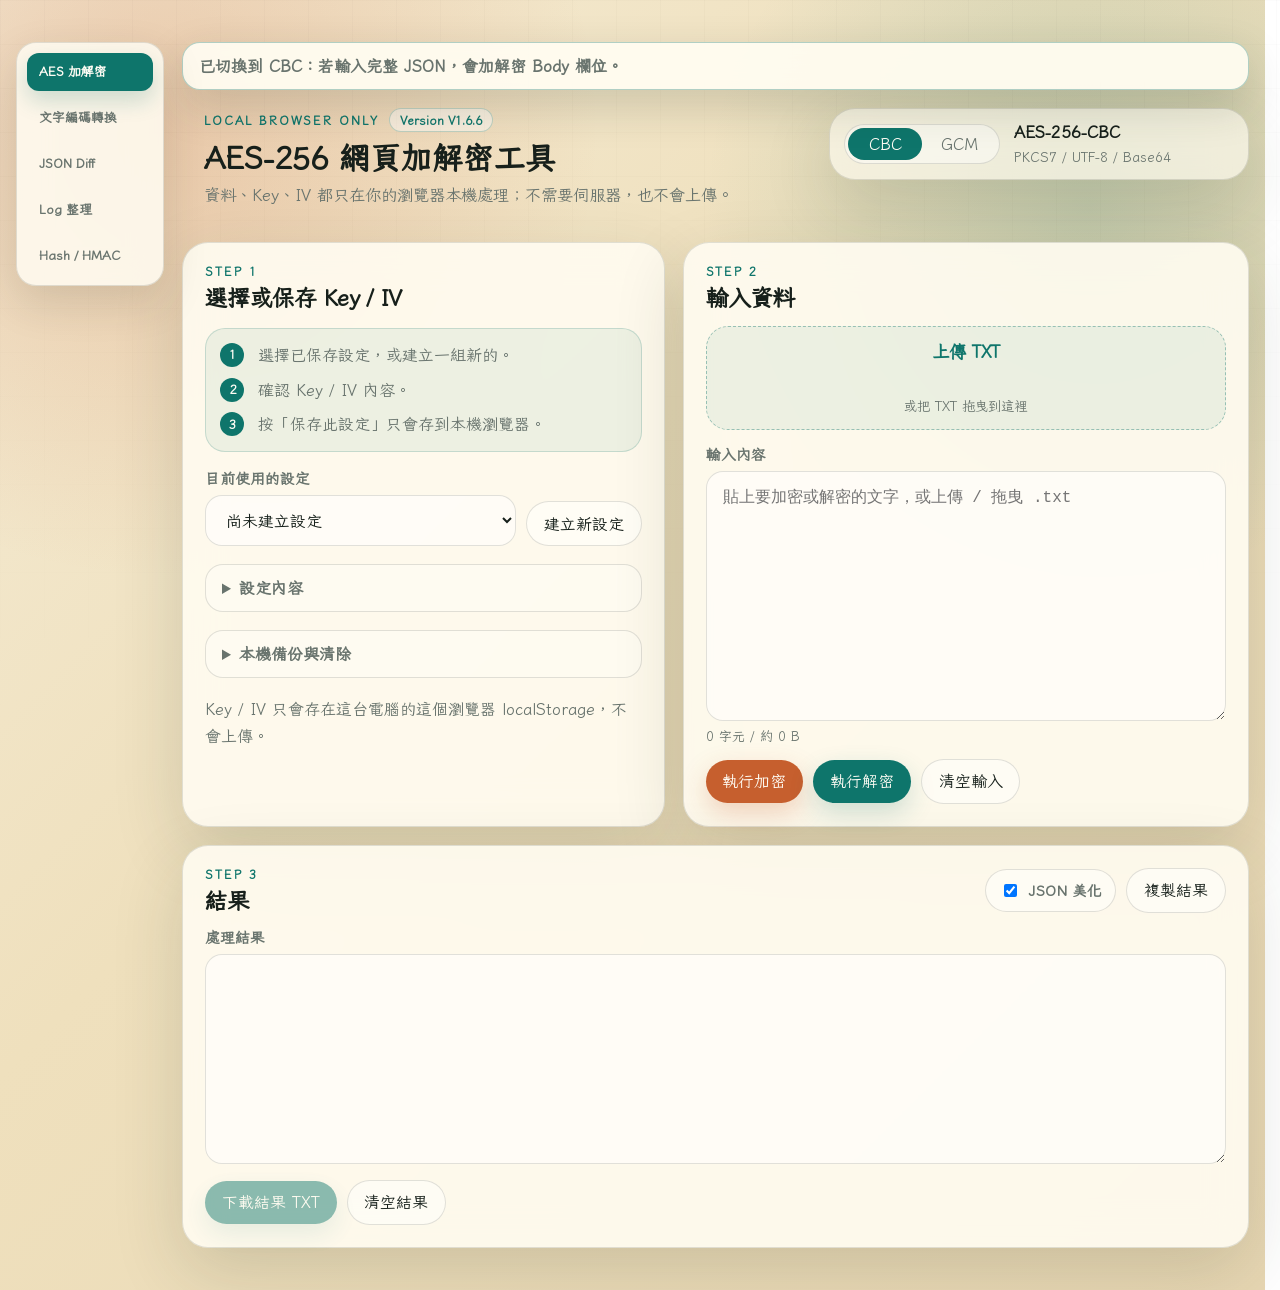
==== commit 04f45849: "優化瀏覽人次" ====
--- a/index.html
+++ b/index.html
@@ -11,12 +11,12 @@
     gtag("js", new Date());
     gtag("config", "G-1LMJ5FH62M");
   </script>
-  <link rel="stylesheet" href="style.css?v=1.6.4">
+  <link rel="stylesheet" href="style.css?v=1.6.6">
 </head>
 <body>
   <main class="shell">
     <div class="app-layout">
-      <aside class="feature-menu" aria-label="功能選單">
+      <aside class="feature-menu" id="featureMenu" aria-label="功能選單">
         <button class="active" id="aesFeatureBtn" type="button" data-feature-target="aes" aria-current="page">
           AES 加解密
         </button>
@@ -42,7 +42,7 @@
             <div>
               <div class="hero-meta">
                 <p class="eyebrow">Local browser only</p>
-                <span class="version-badge" id="appVersion">Version V1.6.4</span>
+                <span class="version-badge" id="appVersion">Version V1.6.6</span>
               </div>
               <h1 class="feature-title">AES-256 網頁加解密工具</h1>
               <p class="lead">資料、Key、IV 都只在你的瀏覽器本機處理；不需要伺服器，也不會上傳。</p>
@@ -193,7 +193,7 @@
             <div>
               <div class="hero-meta">
                 <p class="eyebrow">Local browser only</p>
-                <span class="version-badge">Version V1.6.4</span>
+                <span class="version-badge">Version V1.6.6</span>
               </div>
               <h2 class="feature-title" id="toolboxTitle">文字編碼轉換</h2>
               <p class="lead">在本機瀏覽器即時轉換 UTF-8、Base64、Hex 內容；輸入資料不會離開你的電腦。</p>
@@ -238,7 +238,7 @@
             <div>
               <div class="hero-meta">
                 <p class="eyebrow">Local browser only</p>
-                <span class="version-badge">Version V1.6.4</span>
+                <span class="version-badge">Version V1.6.6</span>
               </div>
               <h2 class="feature-title" id="jsonDiffTitle">JSON Diff 比對工具</h2>
               <p class="lead">在本機格式化、排序並比對兩份 JSON；差異結果只在你的瀏覽器中產生。</p>
@@ -307,7 +307,7 @@
             <div>
               <div class="hero-meta">
                 <p class="eyebrow">Local browser only</p>
-                <span class="version-badge">Version V1.6.4</span>
+                <span class="version-badge">Version V1.6.6</span>
               </div>
               <h2 class="feature-title" id="logRestoreTitle">Log 整理 / 還原工具</h2>
               <p class="lead">還原可辨識的 JSON、log 內嵌 JSON、Java / Spring log、escaped JSON、query string、key=value 與 headers；無法安全辨識時保留原文。</p>
@@ -369,7 +369,7 @@
             <div>
               <div class="hero-meta">
                 <p class="eyebrow">Local browser only</p>
-                <span class="version-badge">Version V1.6.4</span>
+                <span class="version-badge">Version V1.6.6</span>
               </div>
               <h2 class="feature-title" id="hashTitle">Hash / HMAC 計算工具</h2>
               <p class="lead">使用瀏覽器 Web Crypto 計算 Hash 或 HMAC；原文與 Key 都只在本機處理。</p>
@@ -448,8 +448,8 @@
     </div>
   </main>
 
-  <script src="shared-utils.js?v=1.6.4"></script>
-  <script src="app.js?v=1.6.4"></script>
+  <script src="shared-utils.js?v=1.6.6"></script>
+  <script src="app.js?v=1.6.6"></script>
 </body>
 </html>
 
--- a/style.css
+++ b/style.css
@@ -198,17 +198,18 @@
 .visit-counter {
   display: inline-flex;
   align-items: center;
-  gap: 8px;
-  padding: 7px 11px;
-  border: 1px solid rgba(23, 32, 27, 0.11);
+  gap: 6px;
+  min-height: 24px;
+  padding: 0.18rem 0.62rem;
+  border: 1px solid rgba(14, 117, 107, 0.24);
   border-radius: 999px;
-  background: rgba(255, 252, 241, 0.9);
-  box-shadow: 0 10px 24px rgba(40, 48, 34, 0.12);
+  background: rgba(255, 255, 255, 0.48);
+  backdrop-filter: blur(12px);
 }
 
 .visit-counter-floating {
   position: fixed;
-  left: 12px;
+  left: var(--visit-counter-left, 12px);
   bottom: 12px;
   z-index: 30;
   width: auto;
@@ -217,17 +218,17 @@
 }
 
 .visit-counter-label {
-  color: #7d6a55;
-  font-family: var(--font-ui);
-  font-size: 0.72rem;
+  color: var(--accent-2);
+  font-family: var(--font-ui);
+  font-size: 0.75rem;
   font-weight: 800;
-  letter-spacing: 0.04em;
+  line-height: 1;
 }
 
 .visit-counter-value {
-  color: var(--ink);
-  font-family: var(--font-ui);
-  font-size: 0.84rem;
+  color: var(--accent-2);
+  font-family: var(--font-ui);
+  font-size: 0.75rem;
   font-weight: 800;
   line-height: 1;
 }
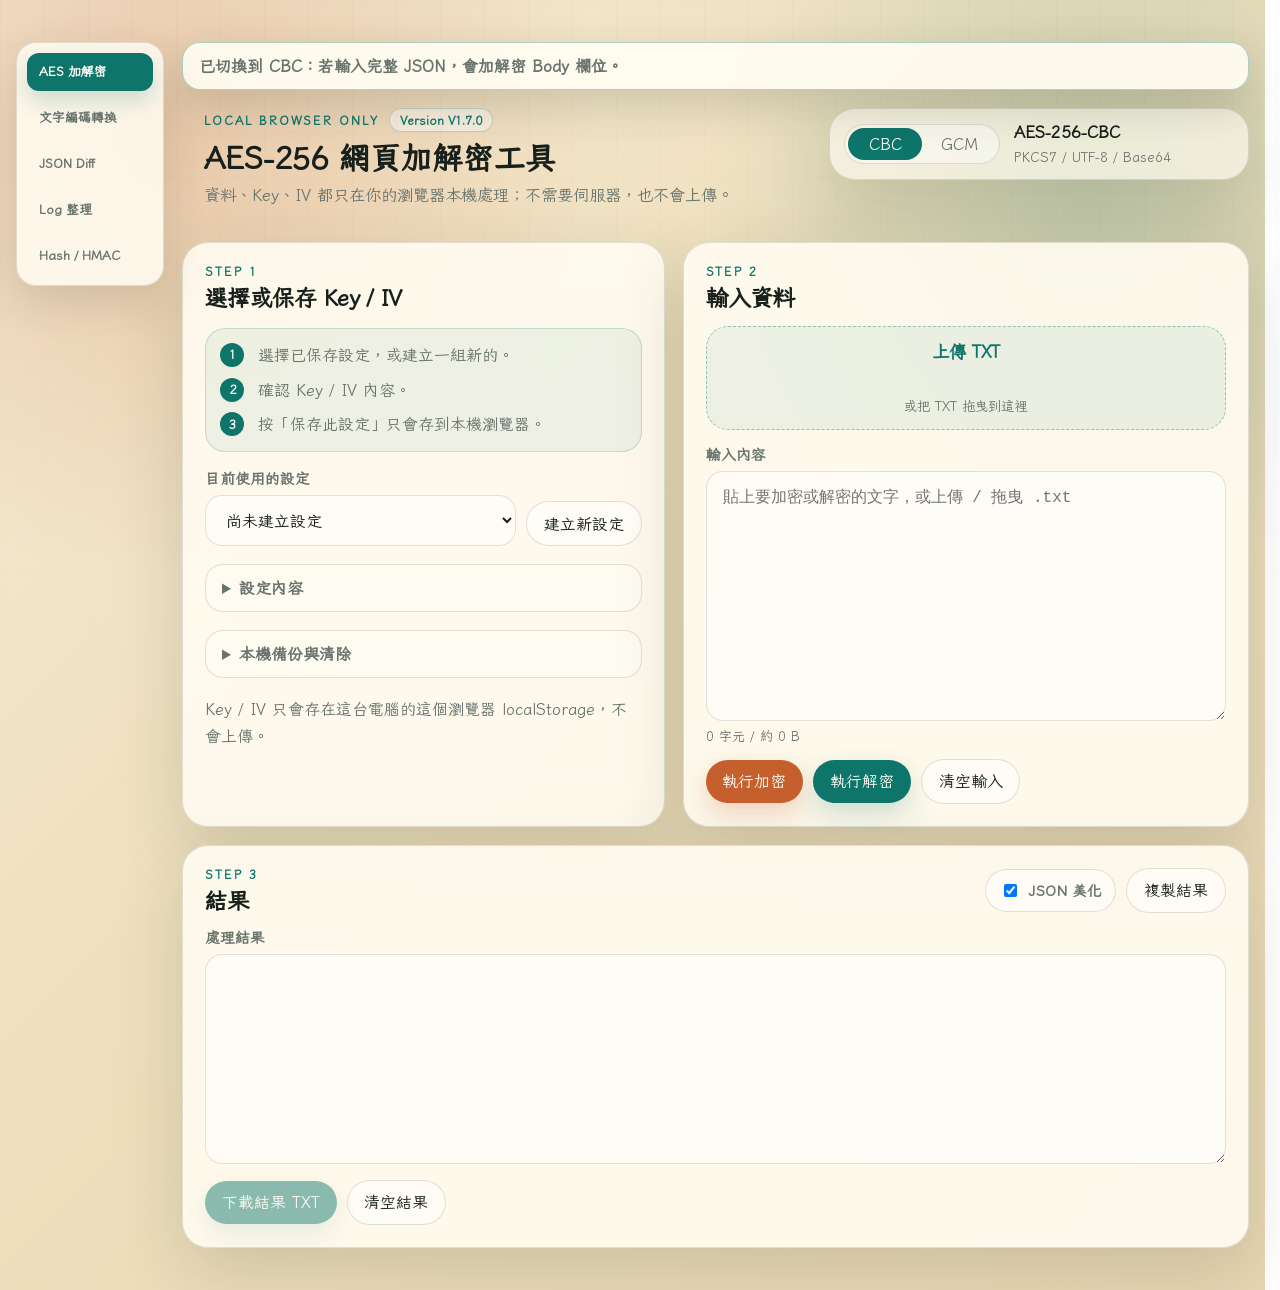
==== commit 7f82ace1: "優化 Hash / HMAC 計算工具 增加MD5項目" ====
--- a/index.html
+++ b/index.html
@@ -369,21 +369,20 @@
             <div>
               <div class="hero-meta">
                 <p class="eyebrow">Local browser only</p>
-                <span class="version-badge">Version V1.6.6</span>
+                <span class="version-badge">Version V1.7.0</span>
               </div>
               <h2 class="feature-title" id="hashTitle">Hash / HMAC 計算工具</h2>
-              <p class="lead">使用瀏覽器 Web Crypto 計算 Hash 或 HMAC；原文與 Key 都只在本機處理。</p>
+              <p class="lead">使用瀏覽器在本機計算文字或檔案的 Hash / HMAC；原文、檔案與 Key 都只在本機處理。</p>
             </div>
           </div>
 
           <article class="panel utility-panel">
             <div class="panel-head">
               <div>
-                <p class="eyebrow">UTF-8 / Web Crypto</p>
+                <p class="eyebrow">UTF-8 / File / Web Crypto</p>
               </div>
               <div class="result-tools">
                 <button class="primary" id="runHashBtn" type="button">計算</button>
-                <button class="ghost" id="verifyHashBtn" type="button">驗證</button>
                 <button class="ghost" id="copyHashBtn" type="button">複製結果</button>
                 <button class="ghost" id="clearHashBtn" type="button">清空</button>
               </div>
@@ -393,6 +392,7 @@
               <label class="field">
                 <span>演算法</span>
                 <select id="hashAlgorithm">
+                  <option value="MD5">MD5</option>
                   <option value="SHA-256">SHA-256</option>
                   <option value="SHA-512">SHA-512</option>
                   <option value="HMAC-SHA256">HMAC-SHA256</option>
@@ -406,9 +406,15 @@
               </label>
             </div>
 
+            <label class="dropzone" id="hashDropzone" for="hashFile">
+              <input id="hashFile" type="file">
+              <span>上傳檔案</span>
+              <small id="hashFileName">或把檔案拖曳到這裡</small>
+            </label>
+
             <label class="field">
               <span>原文</span>
-              <textarea id="hashInputText" spellcheck="false" placeholder="貼上要計算摘要或簽章的文字"></textarea>
+              <textarea id="hashInputText" spellcheck="false" placeholder="貼上要計算摘要或簽章的文字；若已選擇檔案，計算時會優先使用檔案"></textarea>
               <small class="text-stats" id="hashInputStats">0 字元 / 約 0 B</small>
             </label>
 
@@ -423,24 +429,36 @@
                 <textarea id="hashBase64Output" spellcheck="false" readonly></textarea>
               </label>
 
-              <label class="field converter-field">
+            </div>
+
+            <div class="hash-verify-panel">
+              <label class="field hash-expected-field">
                 <span>預期簽章</span>
                 <textarea id="hashExpectedInput" spellcheck="false" placeholder="貼上 Hex 或 Base64 預期值"></textarea>
               </label>
-            </div>
-
-            <div class="hash-grid">
-              <label class="field">
-                <span>驗證格式</span>
-                <select id="hashVerifyFormat">
-                  <option value="hex">用 Hex 驗證</option>
-                  <option value="base64">用 Base64 驗證</option>
-                </select>
-              </label>
+
+              <div class="hash-verify-controls">
+                <label class="field">
+                  <span>驗證格式</span>
+                  <select id="hashVerifyFormat">
+                    <option value="hex">用 Hex 驗證</option>
+                    <option value="base64">用 Base64 驗證</option>
+                  </select>
+                </label>
+
+                <button class="ghost" id="verifyHashBtn" type="button">驗證</button>
+              </div>
 
               <section class="diff-summary" id="hashVerifyResult" aria-live="polite">
                 尚未驗證。
               </section>
+            </div>
+
+            <div class="hash-grid">
+              <label class="field">
+                <span>說明</span>
+                <p class="section-hint">先計算結果，再在上方貼上預期簽章做比對；驗證支援 Hex 與 Base64。</p>
+              </label>
             </div>
           </article>
         </section>
@@ -448,8 +466,8 @@
     </div>
   </main>
 
-  <script src="shared-utils.js?v=1.6.6"></script>
-  <script src="app.js?v=1.6.6"></script>
+  <script src="shared-utils.js?v=1.7.0"></script>
+  <script src="app.js?v=1.7.0"></script>
 </body>
 </html>
 
--- a/style.css
+++ b/style.css
@@ -796,6 +796,30 @@
   align-items: end;
 }
 
+.hash-verify-panel {
+  display: grid;
+  grid-template-columns: minmax(0, 1.5fr) minmax(220px, 0.7fr);
+  gap: 14px;
+  align-items: end;
+}
+
+.hash-expected-field textarea {
+  min-height: 120px;
+}
+
+.hash-verify-controls {
+  display: grid;
+  gap: 12px;
+}
+
+.hash-verify-controls button {
+  width: 100%;
+}
+
+#hashVerifyResult {
+  grid-column: 1 / -1;
+}
+
 @media (max-width: 620px) {
   .result-tools {
     width: 100%;
@@ -820,7 +844,8 @@
   .json-diff-grid,
   .log-restore-grid,
   .diff-values,
-  .hash-grid {
+  .hash-grid,
+  .hash-verify-panel {
     grid-template-columns: 1fr;
   }
 }
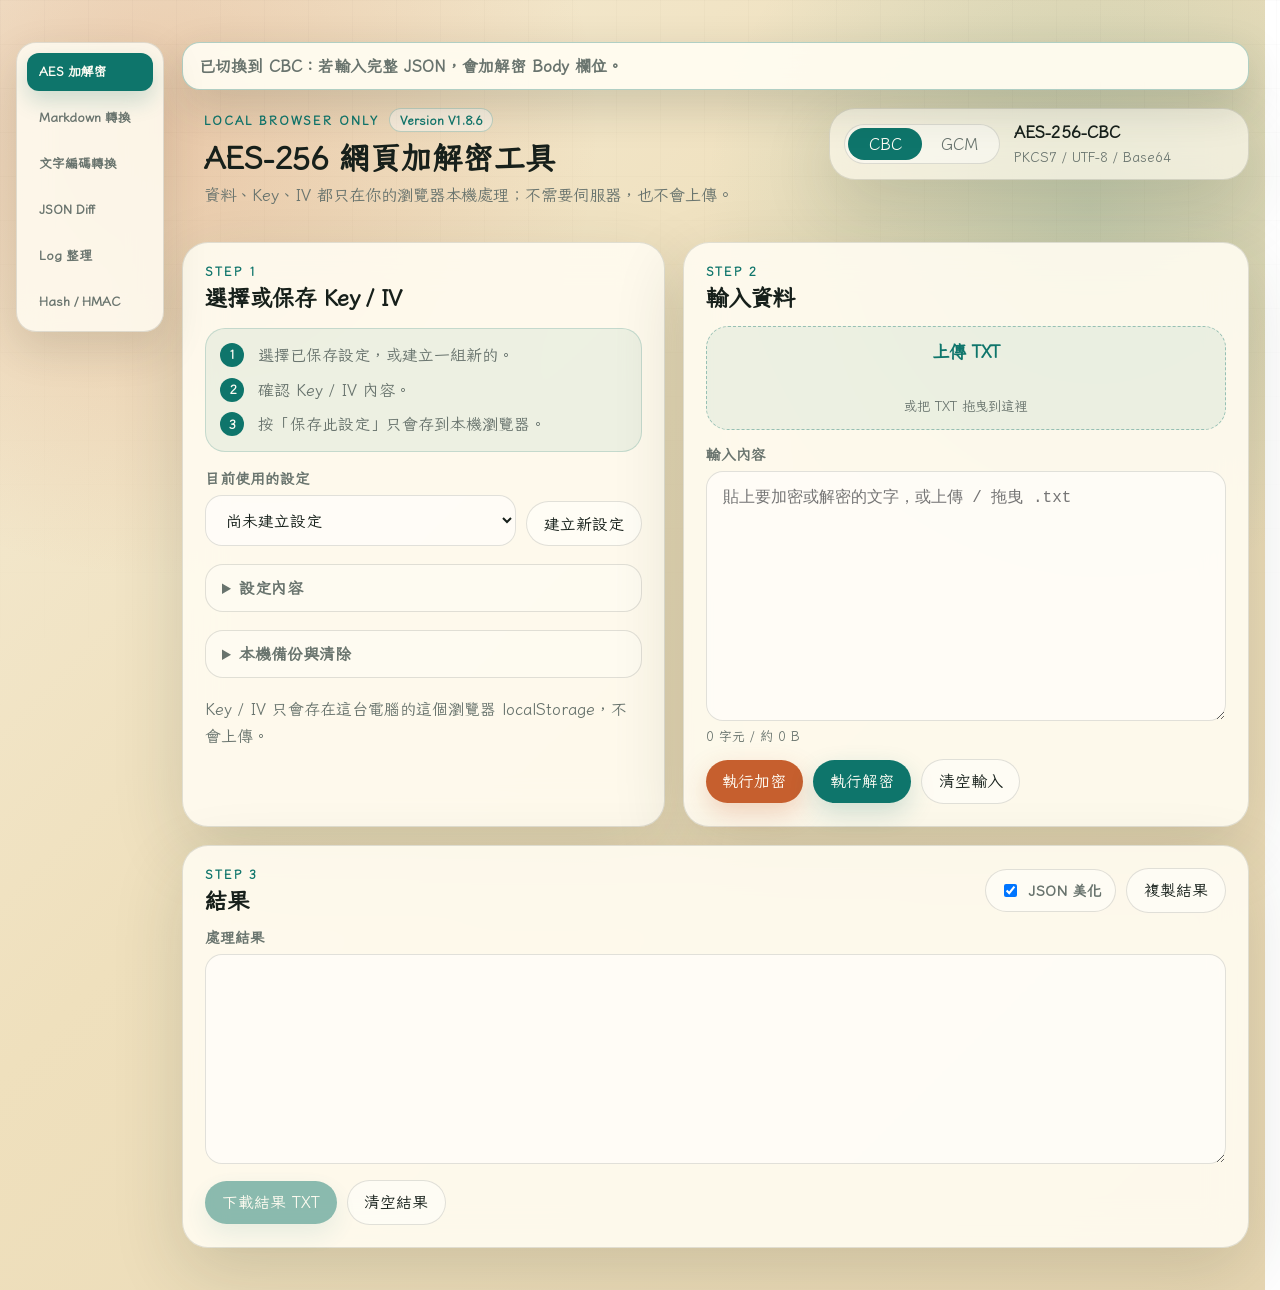
==== commit df34e4a8: "新增 Markdown 轉換工具" ====
--- a/index.html
+++ b/index.html
@@ -2,6 +2,7 @@
 <html lang="zh-Hant">
 <head>
   <meta charset="utf-8">
+  <meta name="app-version" content="V1.8.6">
   <meta name="viewport" content="width=device-width, initial-scale=1">
   <title>AES-256 網頁加解密工具</title>
   <script async src="https://www.googletagmanager.com/gtag/js?id=G-1LMJ5FH62M"></script>
@@ -11,7 +12,7 @@
     gtag("js", new Date());
     gtag("config", "G-1LMJ5FH62M");
   </script>
-  <link rel="stylesheet" href="style.css?v=1.6.6">
+  <link rel="stylesheet" href="style.css?v=1.8.4">
 </head>
 <body>
   <main class="shell">
@@ -19,6 +20,9 @@
       <aside class="feature-menu" id="featureMenu" aria-label="功能選單">
         <button class="active" id="aesFeatureBtn" type="button" data-feature-target="aes" aria-current="page">
           AES 加解密
+        </button>
+        <button id="markdownFeatureBtn" type="button" data-feature-target="markdown">
+          Markdown 轉換
         </button>
         <button id="converterFeatureBtn" type="button" data-feature-target="converter">
           文字編碼轉換
@@ -42,7 +46,7 @@
             <div>
               <div class="hero-meta">
                 <p class="eyebrow">Local browser only</p>
-                <span class="version-badge" id="appVersion">Version V1.6.6</span>
+                <span class="version-badge" id="appVersion">Version V1.7.0</span>
               </div>
               <h1 class="feature-title">AES-256 網頁加解密工具</h1>
               <p class="lead">資料、Key、IV 都只在你的瀏覽器本機處理；不需要伺服器，也不會上傳。</p>
@@ -188,12 +192,103 @@
           <strong class="visit-counter-value" id="siteVisitCount">讀取中</strong>
         </aside>
 
+        <section class="toolbox feature-view" id="markdownView" hidden aria-labelledby="markdownTitle">
+          <div class="toolbox-head">
+            <div>
+              <div class="hero-meta">
+                <p class="eyebrow">Local browser only</p>
+                <span class="version-badge">Version V1.8.6</span>
+              </div>
+              <h2 class="feature-title" id="markdownTitle">Markdown 文件轉換工具</h2>
+              <p class="lead">貼上或上傳 .md 檔，即時預覽，並可輸出 MD / HTML / PDF；內容只在本機瀏覽器處理，不會上傳。</p>
+            </div>
+          </div>
+
+          <article class="panel utility-panel markdown-panel">
+            <div class="panel-head">
+              <div>
+                <p class="eyebrow">Markdown / MD / HTML / PDF</p>
+              </div>
+              <div class="result-tools">
+                <button class="ghost" id="downloadMarkdownMdBtn" type="button">下載 MD</button>
+                <button class="ghost" id="copyMarkdownHtmlBtn" type="button">複製 HTML</button>
+                <button class="ghost" id="downloadMarkdownHtmlBtn" type="button">下載 HTML</button>
+                <button class="primary" id="printMarkdownBtn" type="button">列印 / 另存 PDF</button>
+                <button class="ghost" id="clearMarkdownBtn" type="button">清空</button>
+              </div>
+            </div>
+
+            <section class="markdown-mode-bar" aria-labelledby="markdownModeTitle">
+              <div>
+                <div class="section-title" id="markdownModeTitle">版面模式</div>
+                <p class="section-hint" id="markdownModeHelp">閱讀模式為預設：上傳、Markdown 內容與即時預覽由上而下排列，預覽區保留完整寬度，適合閱讀、匯出與列印。</p>
+              </div>
+              <div class="tool-tabs markdown-mode-tabs" role="group" aria-label="Markdown 版面模式">
+                <button class="active" id="markdownReadingModeBtn" type="button" data-markdown-mode="reading" aria-pressed="true">閱讀模式</button>
+                <button id="markdownEditingModeBtn" type="button" data-markdown-mode="editing" aria-pressed="false">編輯模式</button>
+              </div>
+            </section>
+
+            <div class="markdown-stack" id="markdownLayout" data-view-mode="reading">
+              <section class="markdown-step-card markdown-upload-step">
+                <div class="section-title">1. 上傳 MD</div>
+                <label class="dropzone" id="markdownDropzone" for="markdownFile">
+                  <input id="markdownFile" type="file" accept=".md,.markdown,.txt,text/markdown,text/plain">
+                  <span>選擇 MD 檔</span>
+                  <small id="markdownFileName">或把 .md / .markdown / .txt 拖曳到這裡</small>
+                </label>
+              </section>
+
+              <section class="markdown-step-card markdown-input-step">
+                <div class="markdown-editor-heading">
+                  <div>
+                    <div class="section-title">2. Markdown 內容</div>
+                    <p class="section-hint">編輯模式會顯示快捷工具列；閱讀模式會隱藏工具列，保留單純閱讀與匯出流程。</p>
+                  </div>
+                </div>
+                <div class="markdown-editor-toolbar" id="markdownEditorToolbar" aria-label="Markdown 編輯快捷工具列">
+                  <button type="button" data-md-action="h1">H1</button>
+                  <button type="button" data-md-action="h2">H2</button>
+                  <button type="button" data-md-action="h3">H3</button>
+                  <button type="button" data-md-action="bold">粗體</button>
+                  <button type="button" data-md-action="italic">斜體</button>
+                  <button type="button" data-md-action="quote">引用</button>
+                  <button type="button" data-md-action="ul">項目清單</button>
+                  <button type="button" data-md-action="ol">編號清單</button>
+                  <button type="button" data-md-action="todo">待辦</button>
+                  <button type="button" data-md-action="link">連結</button>
+                  <button type="button" data-md-action="inline-code">行內程式碼</button>
+                  <button type="button" data-md-action="code-block">程式碼區塊</button>
+                  <button type="button" data-md-action="table">表格</button>
+                  <button type="button" data-md-action="hr">分隔線</button>
+                </div>
+                <label class="field grow">
+                  <span class="sr-only">Markdown 內容輸入區</span>
+                  <textarea id="markdownInput" spellcheck="false" placeholder="貼上 Markdown 內容，或上傳 / 拖曳 .md 檔。編輯後可使用「下載 MD」輸出目前內容。"></textarea>
+                  <small class="text-stats" id="markdownStats">0 字元 / 約 0 B</small>
+                </label>
+              </section>
+
+              <section class="markdown-step-card markdown-preview-step">
+                <div class="section-title">3. 即時預覽</div>
+                <div class="markdown-preview empty" id="markdownPreview" aria-live="polite">
+                  尚未輸入 Markdown。
+                </div>
+              </section>
+            </div>
+
+            <section class="diff-summary" id="markdownStatus" aria-live="polite">
+              尚未輸入 Markdown。支援標題、清單、表格、粗體、斜體、連結與程式碼區塊；編輯後可下載 MD，原始 HTML 會被轉成純文字顯示。
+            </section>
+          </article>
+        </section>
+
         <section class="toolbox feature-view" id="converterView" hidden aria-labelledby="toolboxTitle">
           <div class="toolbox-head">
             <div>
               <div class="hero-meta">
                 <p class="eyebrow">Local browser only</p>
-                <span class="version-badge">Version V1.6.6</span>
+                <span class="version-badge">Version V1.7.0</span>
               </div>
               <h2 class="feature-title" id="toolboxTitle">文字編碼轉換</h2>
               <p class="lead">在本機瀏覽器即時轉換 UTF-8、Base64、Hex 內容；輸入資料不會離開你的電腦。</p>
@@ -238,7 +333,7 @@
             <div>
               <div class="hero-meta">
                 <p class="eyebrow">Local browser only</p>
-                <span class="version-badge">Version V1.6.6</span>
+                <span class="version-badge">Version V1.7.0</span>
               </div>
               <h2 class="feature-title" id="jsonDiffTitle">JSON Diff 比對工具</h2>
               <p class="lead">在本機格式化、排序並比對兩份 JSON；差異結果只在你的瀏覽器中產生。</p>
@@ -307,7 +402,7 @@
             <div>
               <div class="hero-meta">
                 <p class="eyebrow">Local browser only</p>
-                <span class="version-badge">Version V1.6.6</span>
+                <span class="version-badge">Version V1.7.0</span>
               </div>
               <h2 class="feature-title" id="logRestoreTitle">Log 整理 / 還原工具</h2>
               <p class="lead">還原可辨識的 JSON、log 內嵌 JSON、Java / Spring log、escaped JSON、query string、key=value 與 headers；無法安全辨識時保留原文。</p>
--- a/style.css
+++ b/style.css
@@ -820,6 +820,227 @@
   grid-column: 1 / -1;
 }
 
+.sr-only {
+  position: absolute;
+  width: 1px;
+  height: 1px;
+  padding: 0;
+  margin: -1px;
+  overflow: hidden;
+  clip: rect(0, 0, 0, 0);
+  white-space: nowrap;
+  border: 0;
+}
+
+.markdown-panel {
+  display: grid;
+  gap: 18px;
+}
+
+.markdown-mode-bar {
+  display: flex;
+  gap: 14px;
+  align-items: center;
+  justify-content: space-between;
+  padding: 14px;
+  border: 1px solid rgba(14, 117, 107, 0.16);
+  border-radius: 20px;
+  background: rgba(255, 255, 255, 0.24);
+}
+
+.markdown-mode-bar > div:first-child {
+  min-width: 0;
+}
+
+.markdown-mode-bar .section-title {
+  cursor: default;
+  padding: 0;
+}
+
+.markdown-mode-tabs {
+  flex: 0 0 auto;
+}
+
+.markdown-stack {
+  display: grid;
+  grid-template-columns: 1fr;
+  gap: 18px;
+}
+
+.markdown-stack[data-view-mode="editing"] {
+  grid-template-columns: minmax(320px, 0.92fr) minmax(420px, 1.08fr);
+  align-items: stretch;
+}
+
+.markdown-stack[data-view-mode="editing"] .markdown-upload-step {
+  grid-column: 1 / -1;
+}
+
+.markdown-step-card {
+  display: grid;
+  gap: 12px;
+  min-width: 0;
+  padding: 14px;
+  border: 1px solid rgba(14, 117, 107, 0.16);
+  border-radius: 20px;
+  background: rgba(255, 255, 255, 0.22);
+}
+
+.markdown-step-card .section-title {
+  cursor: default;
+  padding: 0;
+}
+
+.markdown-editor-heading {
+  display: flex;
+  gap: 10px;
+  align-items: flex-start;
+  justify-content: space-between;
+}
+
+.markdown-editor-toolbar {
+  display: none;
+  gap: 8px;
+  align-items: center;
+  flex-wrap: wrap;
+  padding: 10px;
+  border: 1px solid rgba(14, 117, 107, 0.18);
+  border-radius: 16px;
+  background: rgba(255, 255, 255, 0.34);
+}
+
+.markdown-stack[data-view-mode="editing"] .markdown-editor-toolbar {
+  display: flex;
+}
+
+.markdown-editor-toolbar button {
+  padding: 0.48rem 0.68rem;
+  border-radius: 12px;
+  color: var(--accent-2);
+  background: rgba(255, 255, 255, 0.58);
+  box-shadow: none;
+  font-size: 0.86rem;
+}
+
+.markdown-editor-toolbar button:hover {
+  transform: translateY(-1px);
+  background: rgba(14, 117, 107, 0.1);
+}
+
+.markdown-input-step,
+.markdown-preview-step {
+  min-height: 0;
+}
+
+.markdown-preview-step {
+  padding: 16px;
+}
+
+#markdownInput {
+  min-height: 300px;
+}
+
+.markdown-stack[data-view-mode="editing"] #markdownInput {
+  min-height: 620px;
+}
+
+.markdown-preview {
+  width: 100%;
+  min-height: 680px;
+  overflow: auto;
+  padding: 1.25rem 1.35rem;
+  border: 1px solid var(--line);
+  border-radius: 18px;
+  background: rgba(255, 255, 255, 0.55);
+  line-height: 1.78;
+}
+
+.markdown-stack[data-view-mode="editing"] .markdown-preview {
+  min-height: 620px;
+  max-height: 72vh;
+}
+
+.markdown-preview.empty {
+  display: grid;
+  place-items: center;
+  color: var(--muted);
+  font-family: var(--font-ui);
+  font-weight: 700;
+}
+
+.markdown-preview h1,
+.markdown-preview h2,
+.markdown-preview h3,
+.markdown-preview h4,
+.markdown-preview h5,
+.markdown-preview h6 {
+  margin: 1.05em 0 0.45em;
+  line-height: 1.25;
+  letter-spacing: 0;
+}
+
+.markdown-preview h1 { font-size: 2rem; }
+.markdown-preview h2 { font-size: 1.55rem; }
+.markdown-preview h3 { font-size: 1.28rem; }
+.markdown-preview p { margin: 0.7em 0; }
+.markdown-preview ul,
+.markdown-preview ol { padding-left: 1.4em; }
+.markdown-preview li + li { margin-top: 0.25em; }
+.markdown-preview a { color: var(--accent-2); font-weight: 800; }
+.markdown-preview code {
+  padding: 0.12rem 0.35rem;
+  border-radius: 7px;
+  background: rgba(14, 117, 107, 0.09);
+  font-family: Consolas, "Cascadia Mono", monospace;
+}
+.markdown-preview pre {
+  overflow: auto;
+  padding: 14px;
+  border: 1px solid var(--line);
+  border-radius: 16px;
+  background: rgba(255, 255, 255, 0.55);
+}
+.markdown-preview pre code {
+  padding: 0;
+  background: transparent;
+}
+.markdown-preview blockquote {
+  margin: 1em 0;
+  padding: 0.6em 1em;
+  border-left: 4px solid var(--accent-2);
+  border-radius: 0 14px 14px 0;
+  background: rgba(14, 117, 107, 0.08);
+}
+.markdown-preview table {
+  width: 100%;
+  margin: 1em 0;
+  border-collapse: collapse;
+  font-family: var(--font-ui);
+  font-size: 0.95rem;
+}
+.markdown-preview th,
+.markdown-preview td {
+  padding: 0.55rem 0.7rem;
+  border: 1px solid var(--line);
+  vertical-align: top;
+}
+.markdown-preview th {
+  background: rgba(14, 117, 107, 0.1);
+}
+
+.markdown-preview .task-list-item {
+  display: flex;
+  gap: 0.55em;
+  align-items: flex-start;
+  list-style: none;
+  margin-left: -1.25em;
+}
+
+.markdown-preview .task-list-item input {
+  width: auto;
+  margin-top: 0.35em;
+}
+
 @media (max-width: 620px) {
   .result-tools {
     width: 100%;
@@ -827,6 +1048,11 @@
   }
 
   .toolbox-head {
+    align-items: stretch;
+    flex-direction: column;
+  }
+
+  .markdown-mode-bar {
     align-items: stretch;
     flex-direction: column;
   }
@@ -845,7 +1071,12 @@
   .log-restore-grid,
   .diff-values,
   .hash-grid,
-  .hash-verify-panel {
+  .hash-verify-panel,
+  .markdown-stack[data-view-mode="editing"] {
     grid-template-columns: 1fr;
   }
-}
+
+  .markdown-stack[data-view-mode="editing"] .markdown-upload-step {
+    grid-column: auto;
+  }
+}
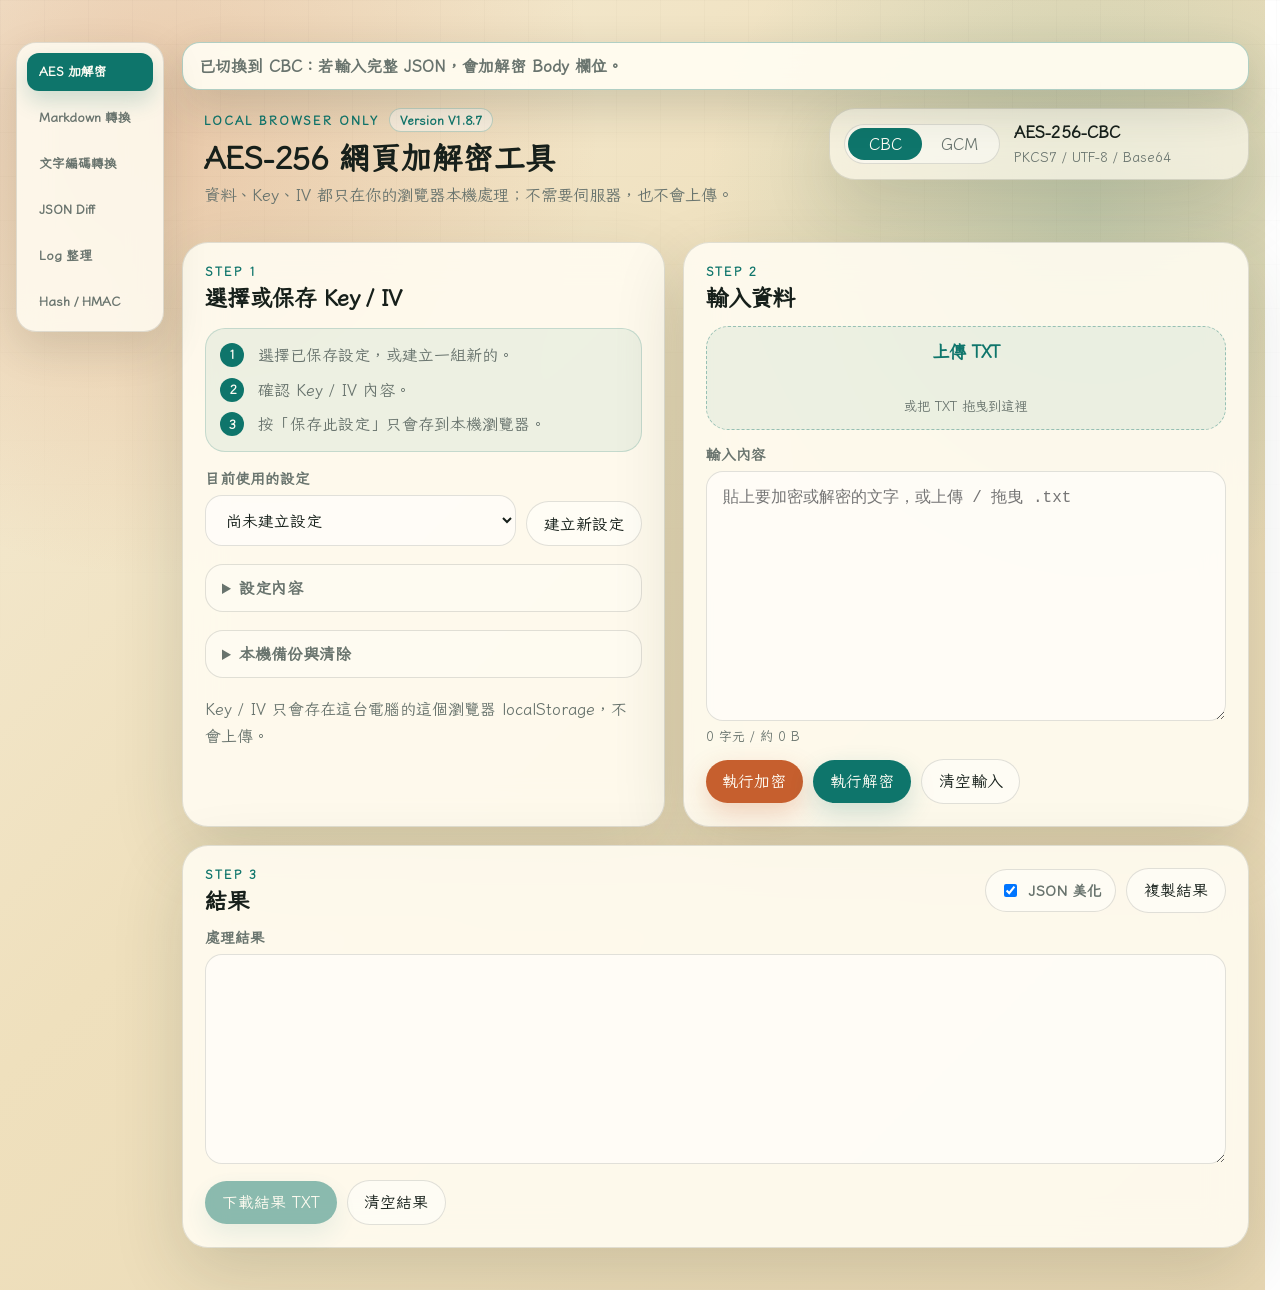
==== commit 6eee8308: "載入文字編碼轉換修正並更新版本" ====
--- a/index.html
+++ b/index.html
@@ -2,7 +2,7 @@
 <html lang="zh-Hant">
 <head>
   <meta charset="utf-8">
-  <meta name="app-version" content="V1.8.6">
+  <meta name="app-version" content="V1.8.7">
   <meta name="viewport" content="width=device-width, initial-scale=1">
   <title>AES-256 網頁加解密工具</title>
   <script async src="https://www.googletagmanager.com/gtag/js?id=G-1LMJ5FH62M"></script>
@@ -563,7 +563,7 @@
 
   <script src="shared-utils.js?v=1.7.0"></script>
   <script src="app.js?v=1.7.0"></script>
+  <script src="converter-fix.js?v=1.8.7"></script>
 </body>
 </html>
 
-
